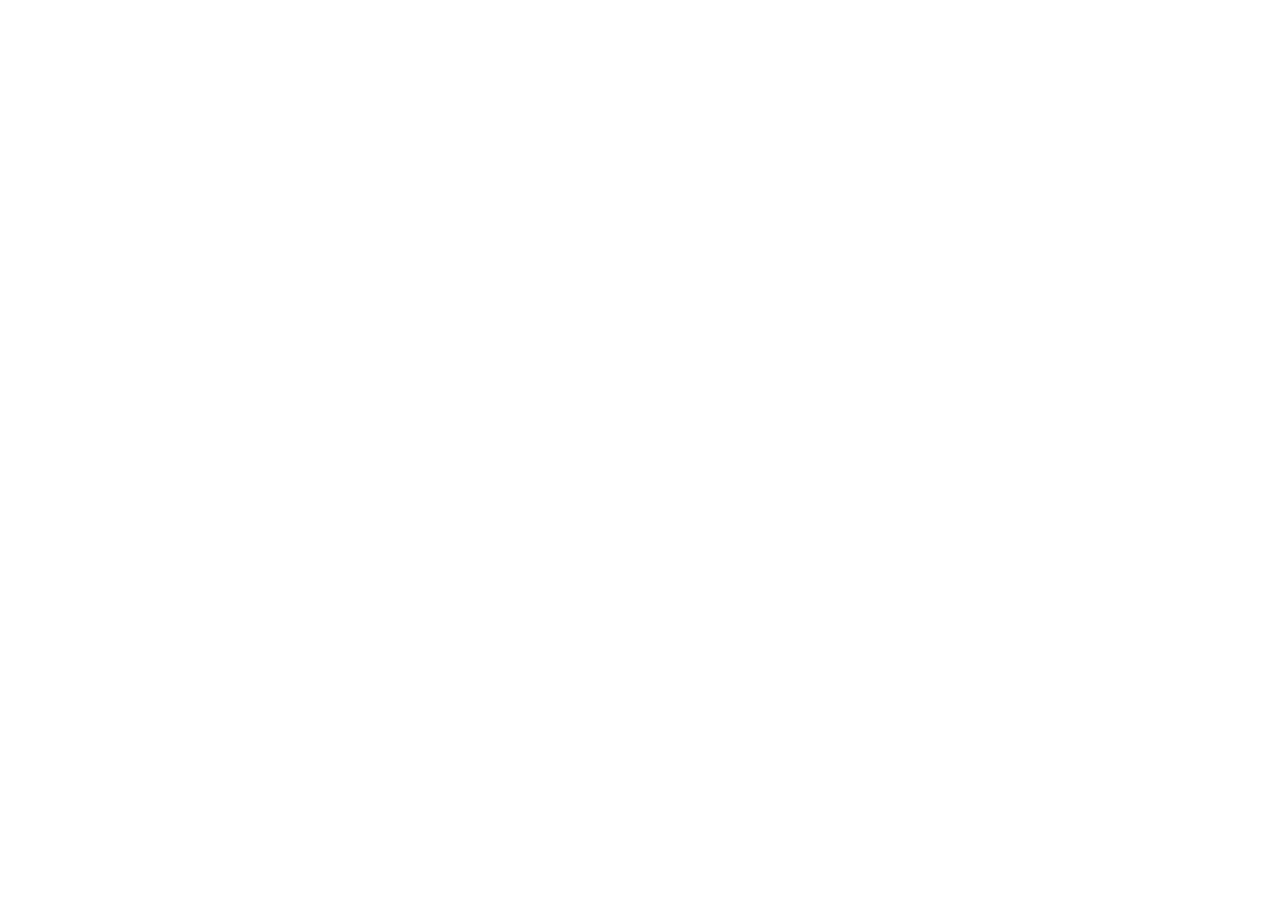
==== index.html @ 42497627 "first commit" ====
<!DOCTYPE html>
<html lang="vi">
  <head>
    <meta charset="UTF-8" />
    <meta name="viewport" content="width=device-width, initial-scale=1.0" />
    <title>Document</title>
  </head>
  <body></body>
</html>
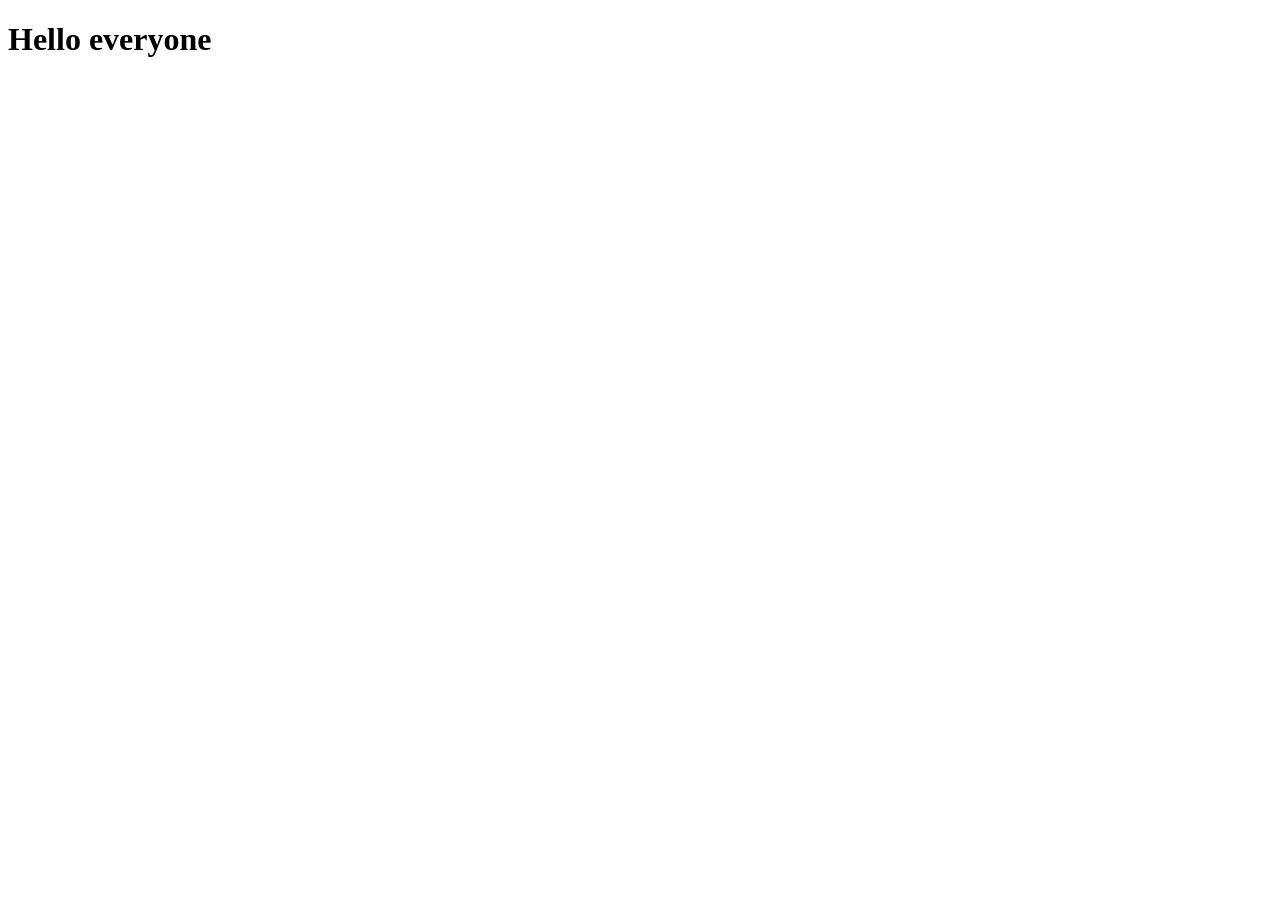
==== commit 428d8b04: "Add files via upload" ====
--- a/index.html
+++ b/index.html
@@ -1,9 +1,11 @@
-<!DOCTYPE html>
-<html lang="vi">
-  <head>
-    <meta charset="UTF-8" />
-    <meta name="viewport" content="width=device-width, initial-scale=1.0" />
-    <title>Document</title>
-  </head>
-  <body></body>
-</html>
+<!DOCTYPE html>
+<html lang="vi">
+  <head>
+    <meta charset="UTF-8" />
+    <meta name="viewport" content="width=device-width, initial-scale=1.0" />
+    <title>Document</title>
+  </head>
+  <body>
+    <h1>Hello everyone</h1>
+  </body>
+</html>
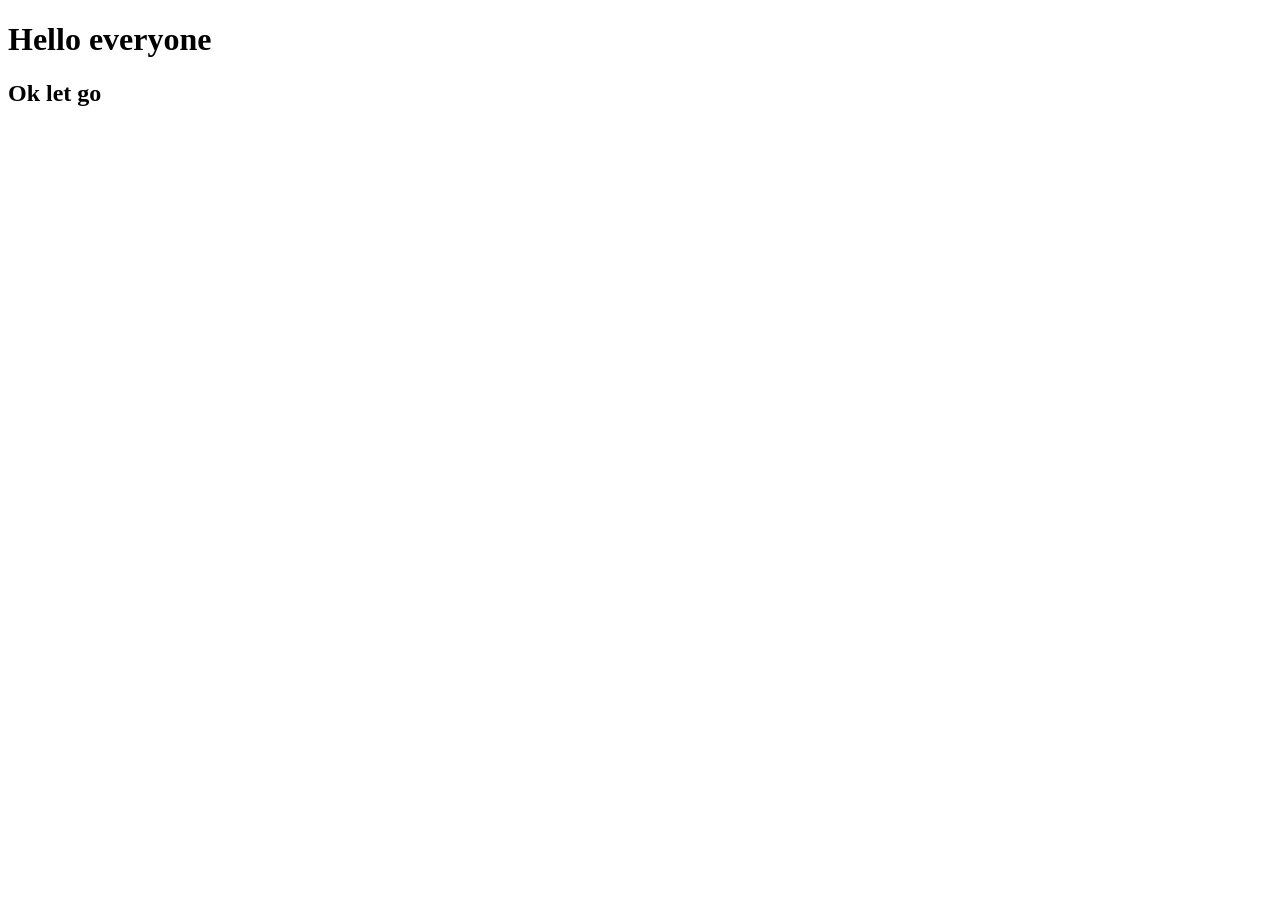
==== commit 68d495de: "Add files via upload" ====
--- a/index.html
+++ b/index.html
@@ -7,5 +7,6 @@
   </head>
   <body>
     <h1>Hello everyone</h1>
+    <h2>Ok let go</h2>
   </body>
 </html>
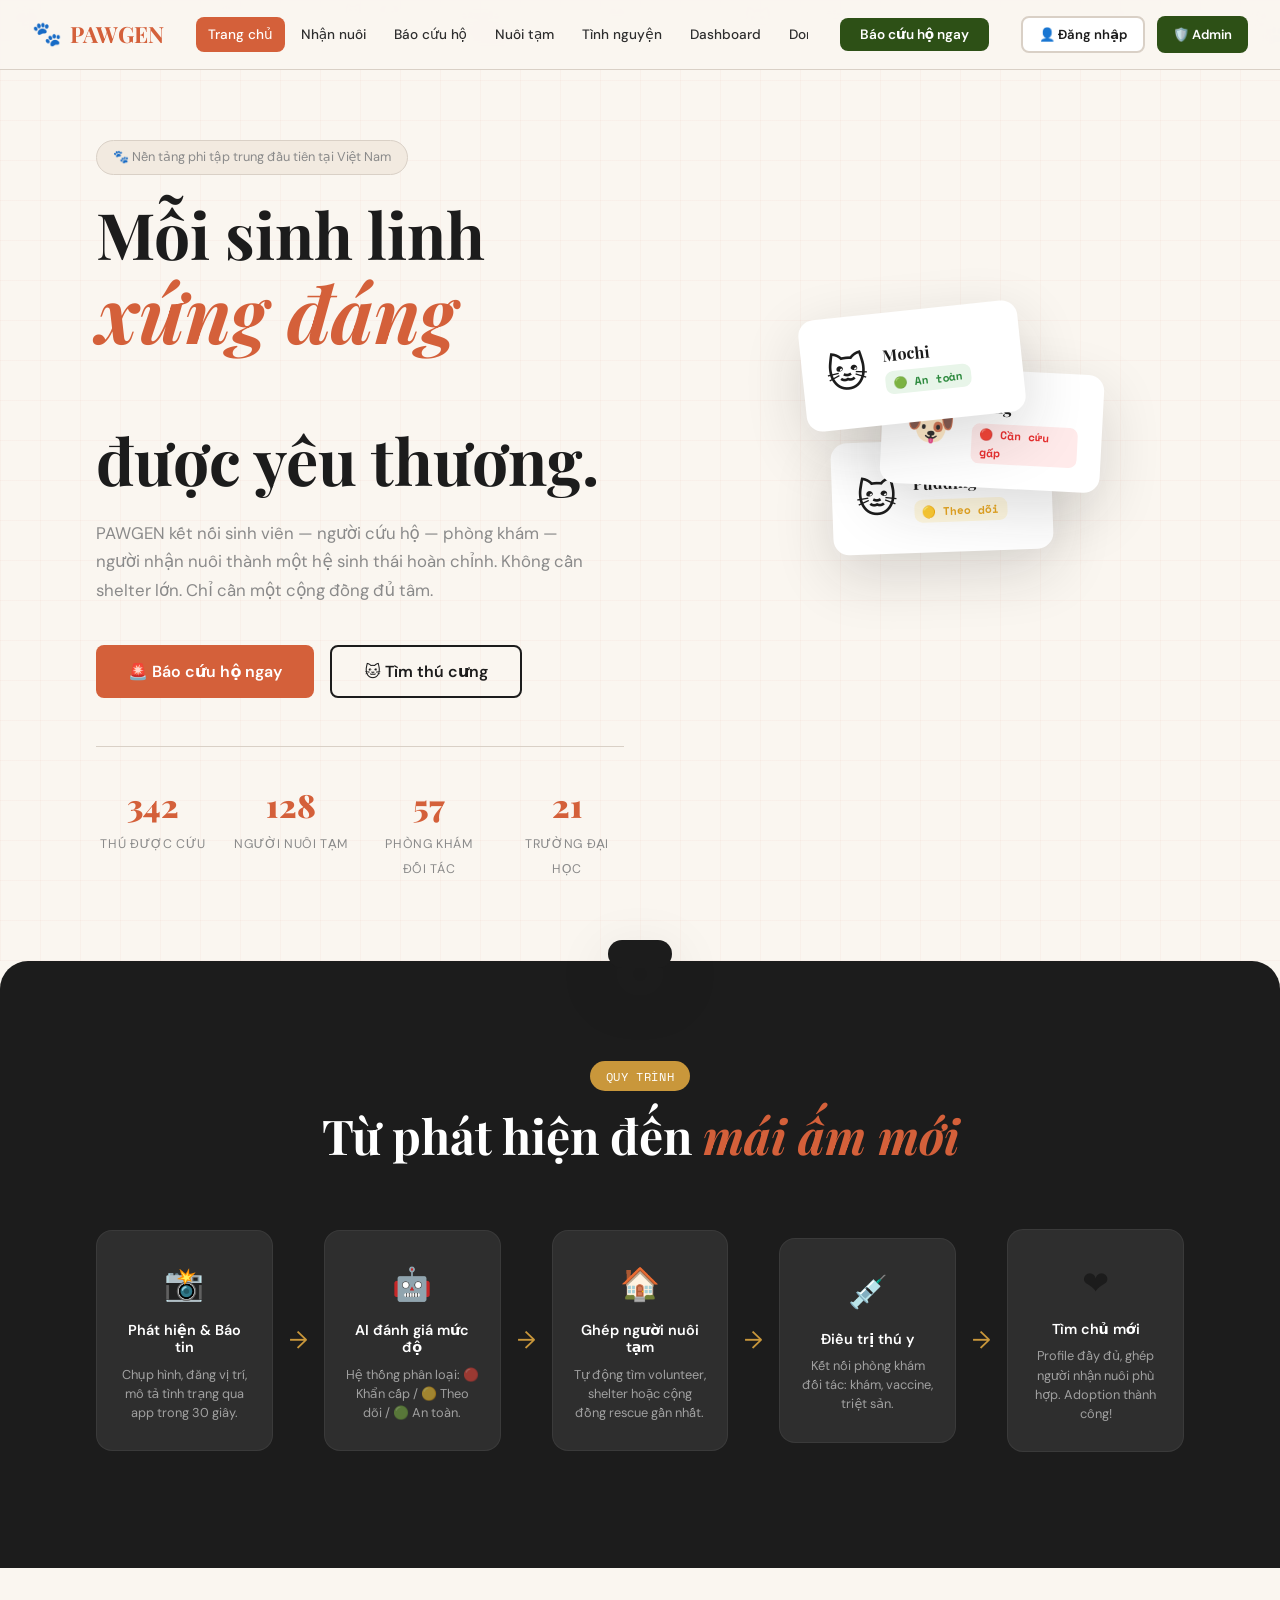
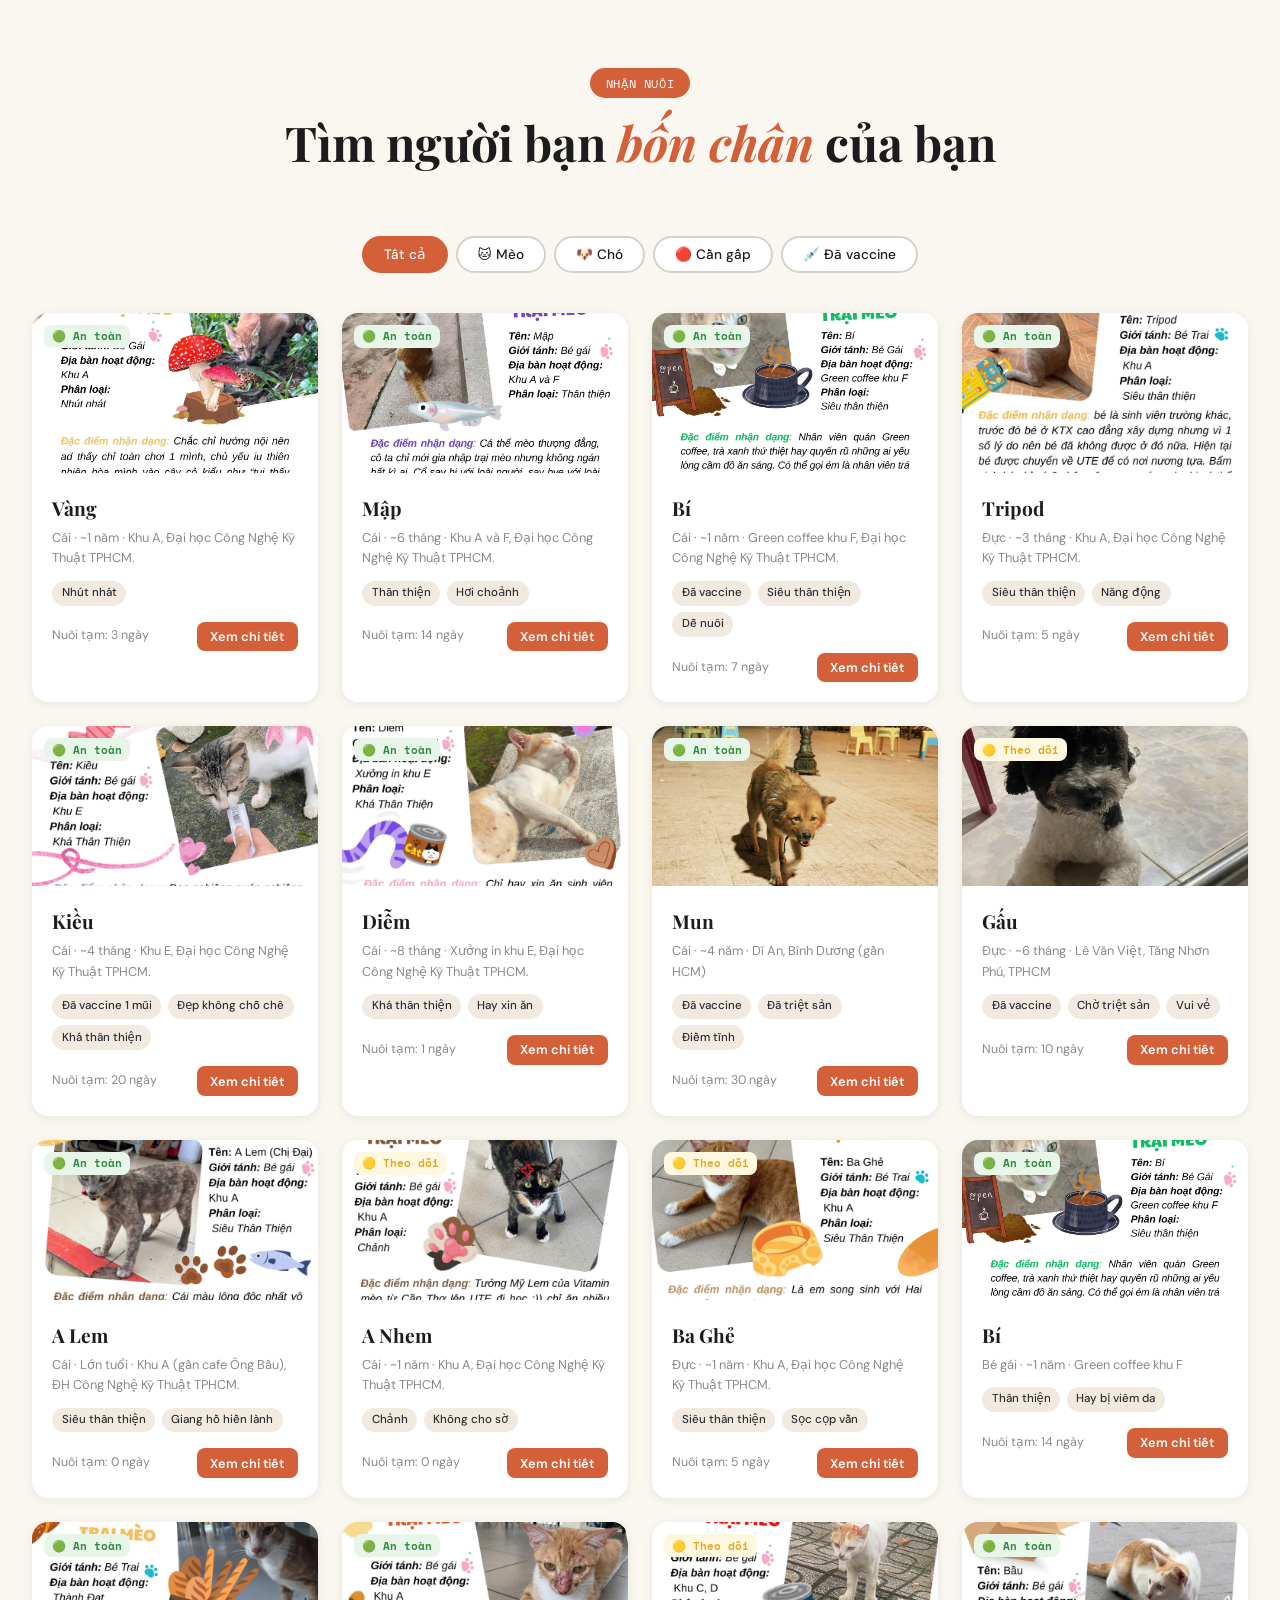
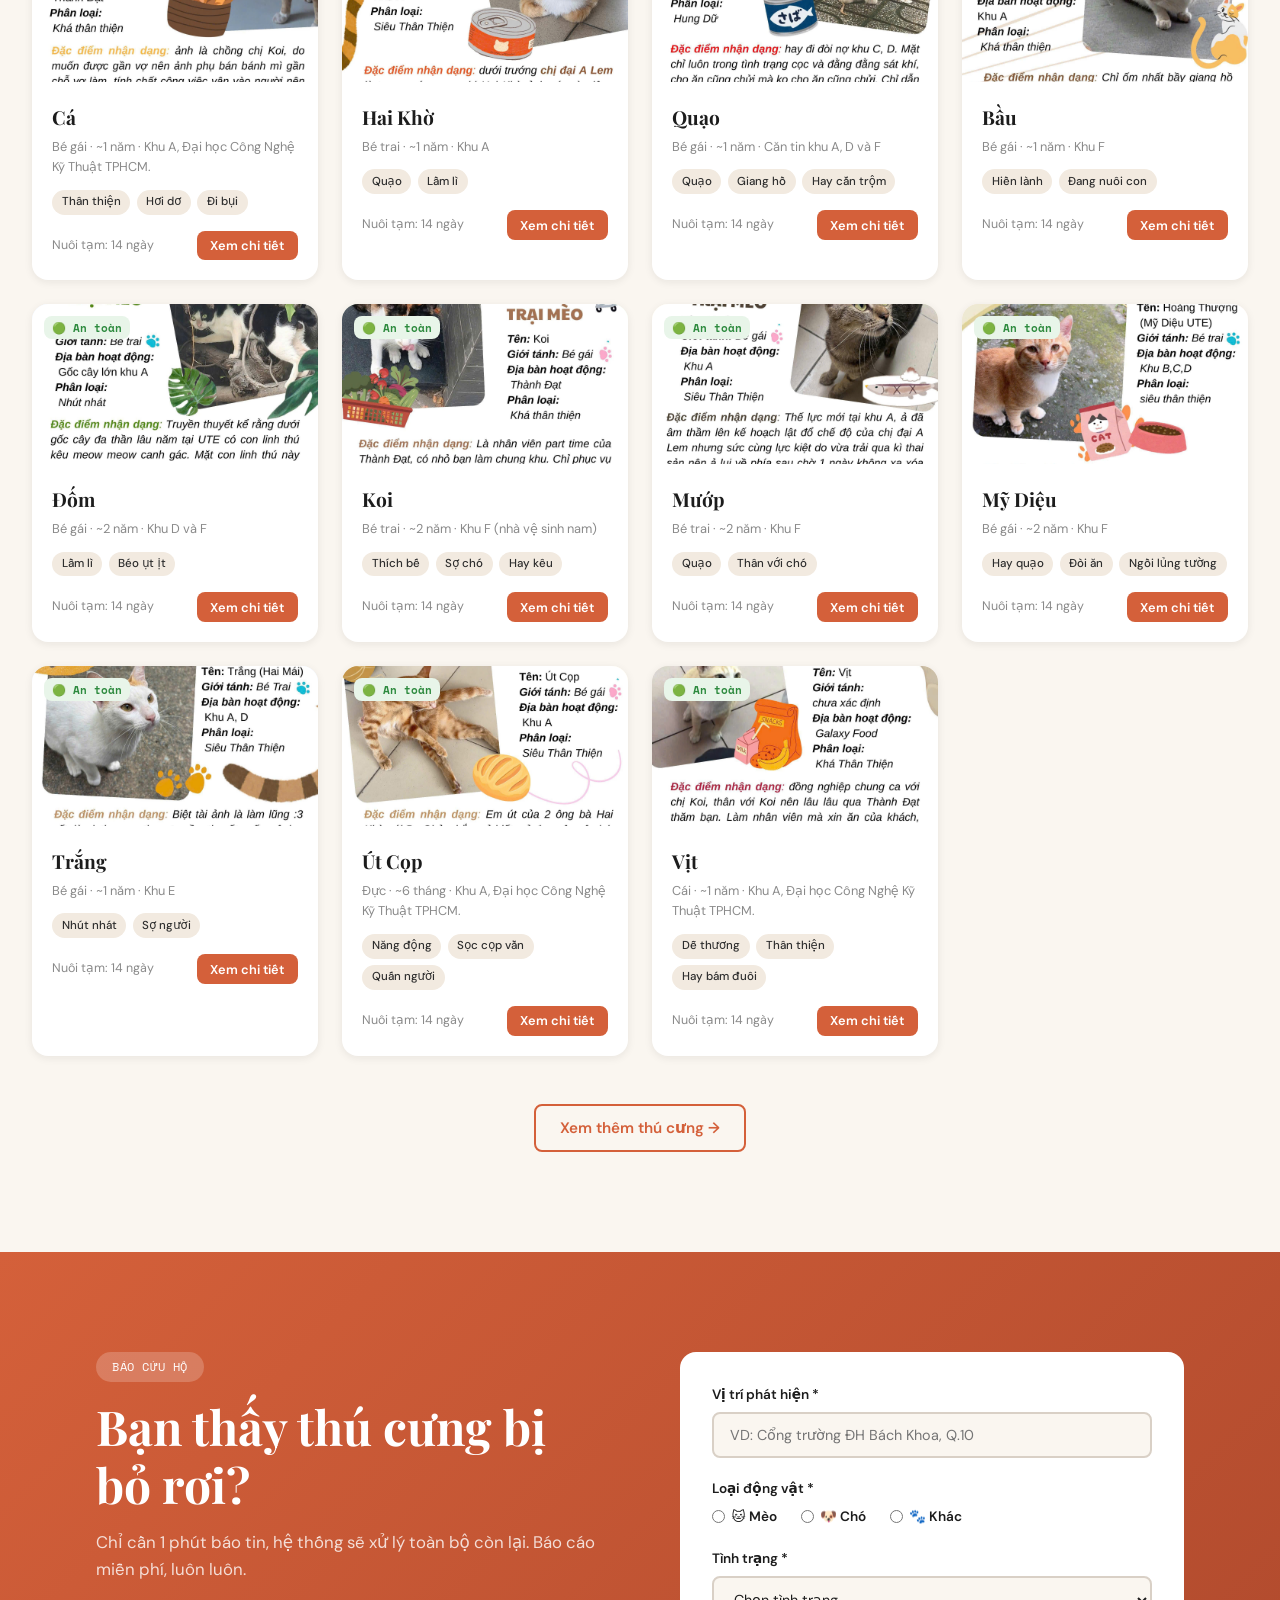
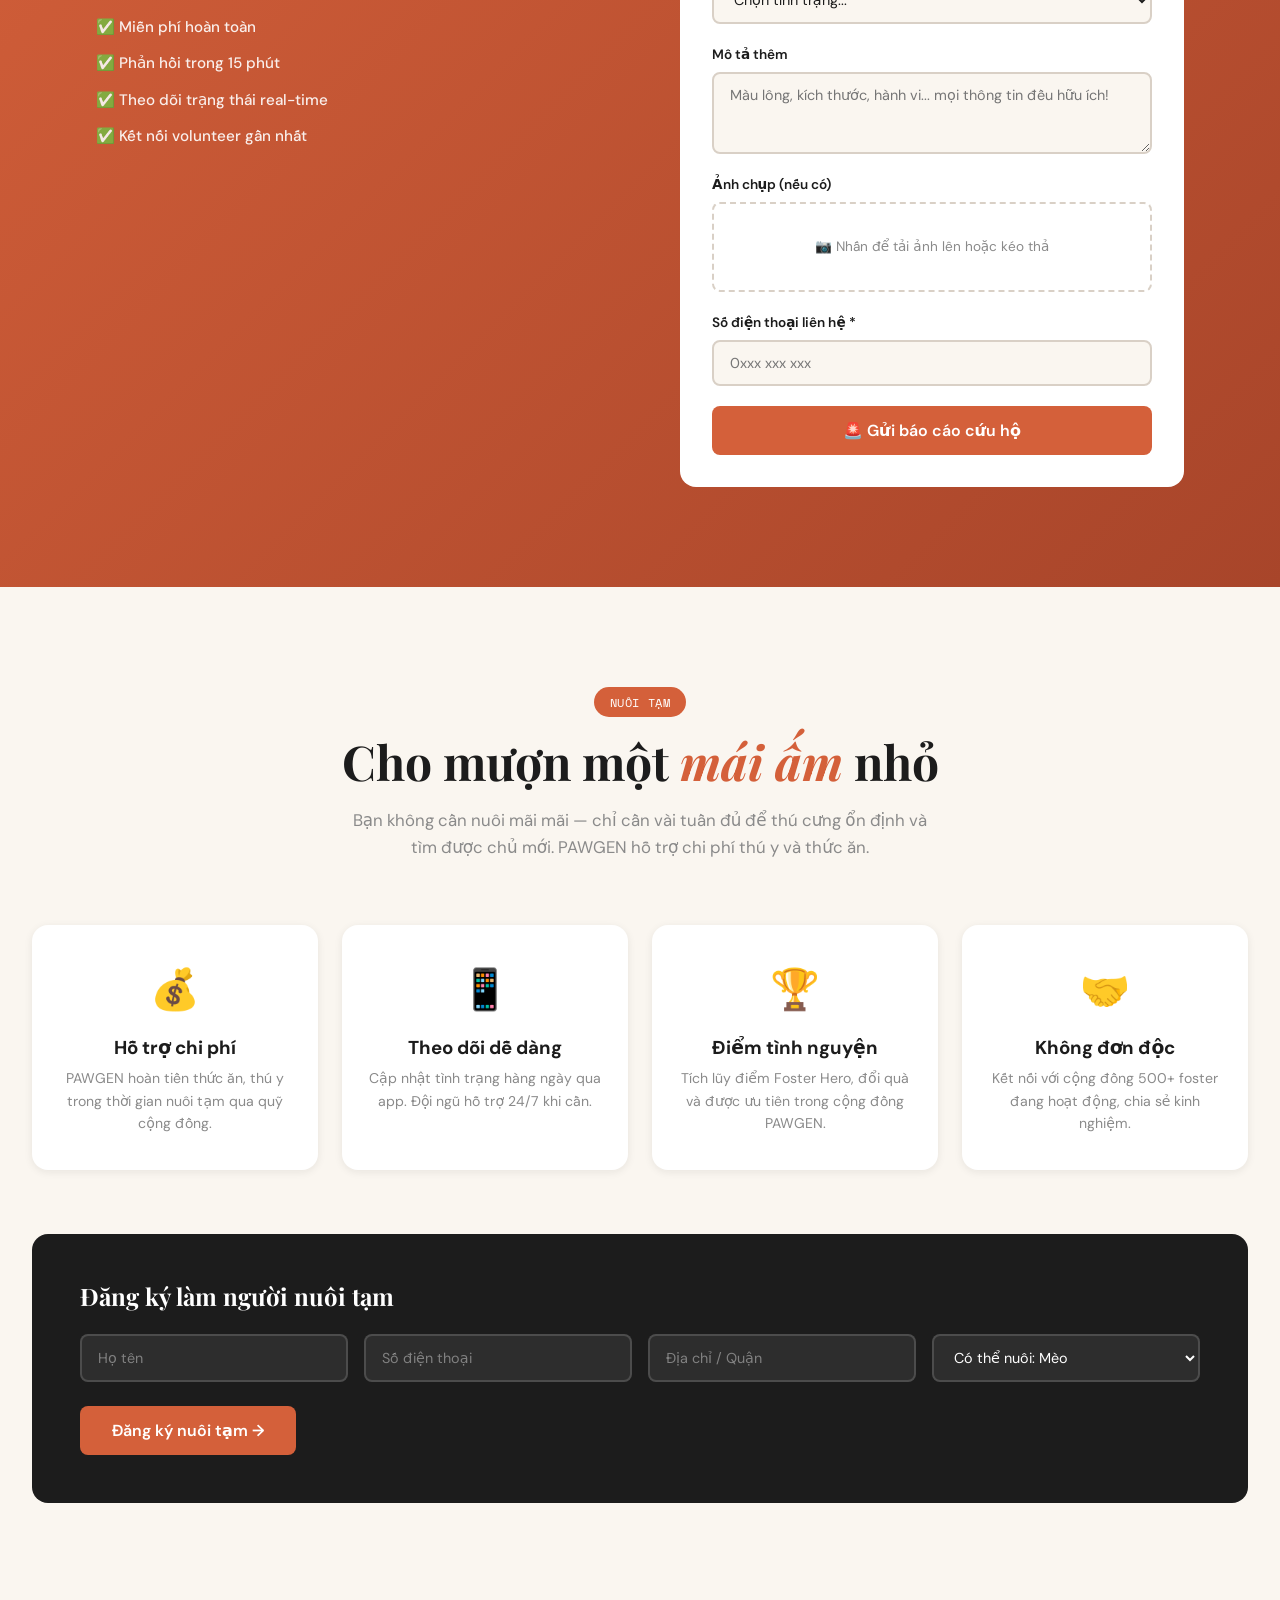
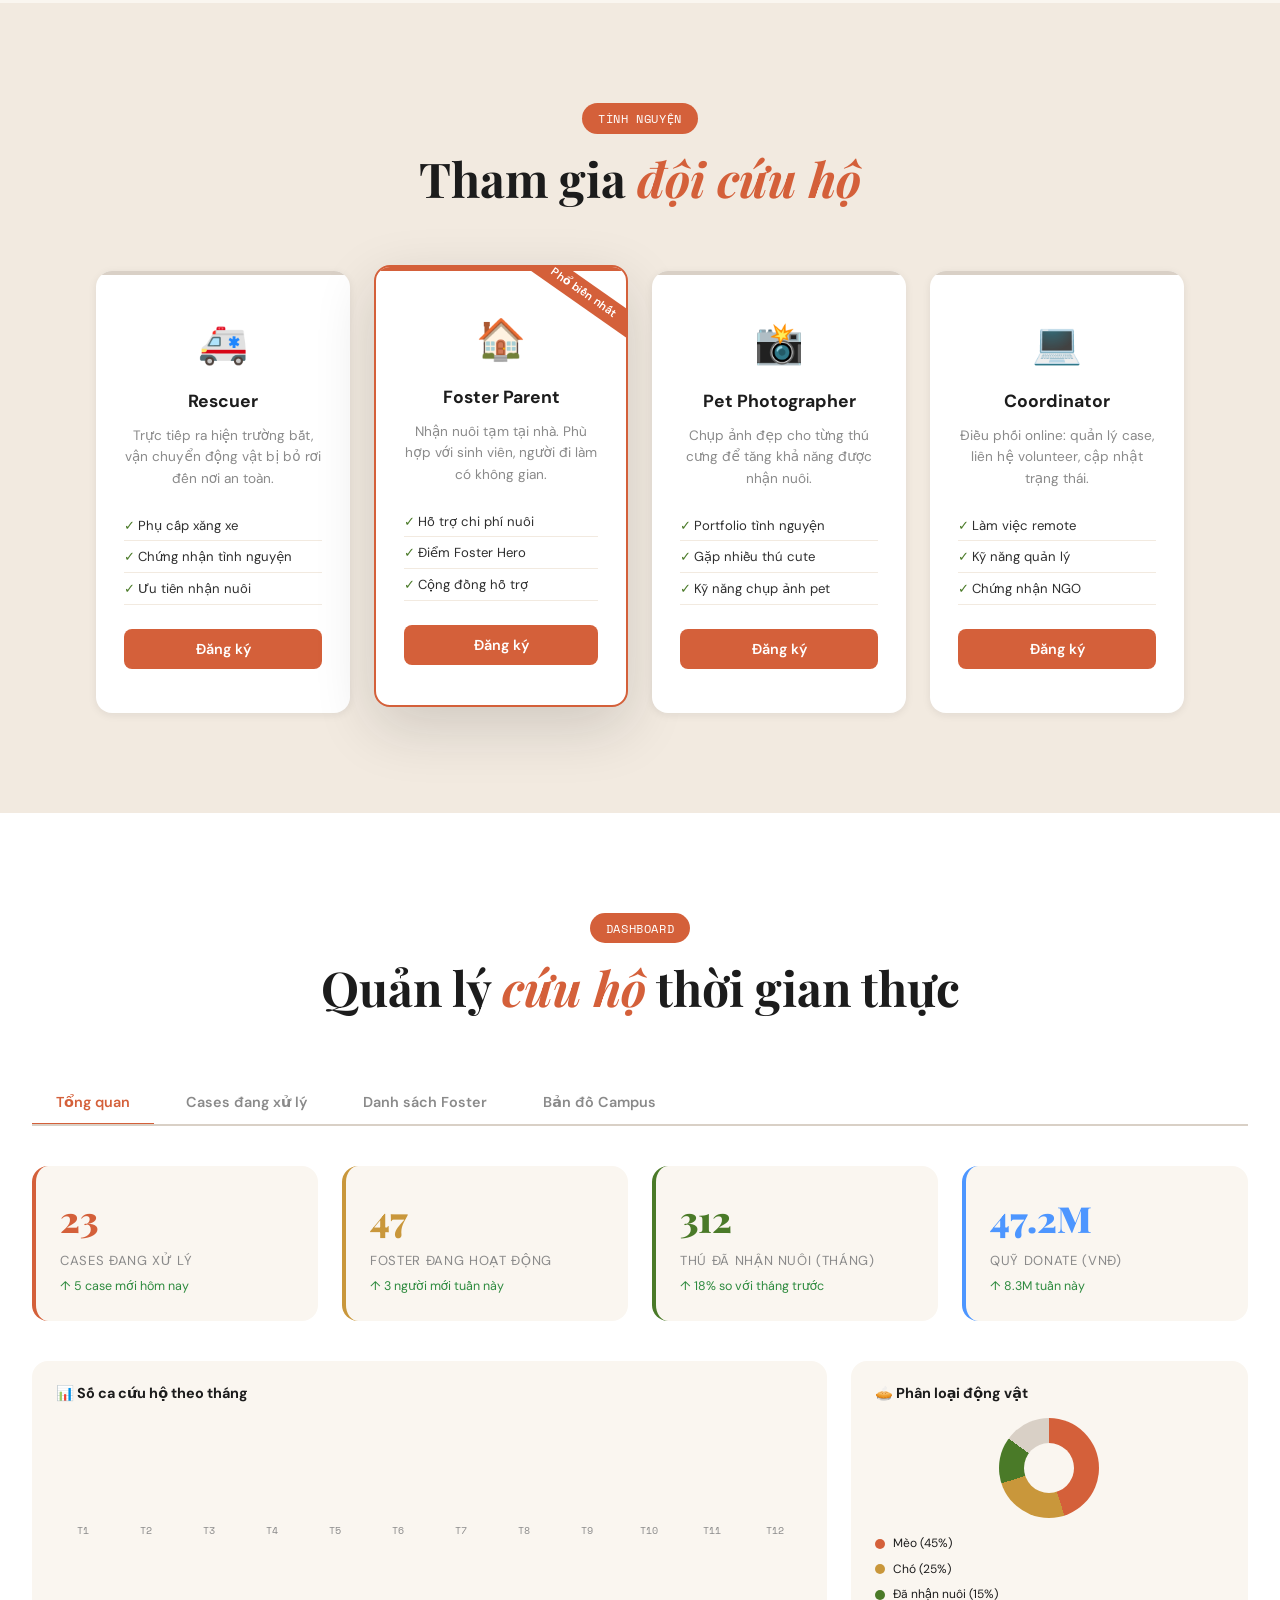
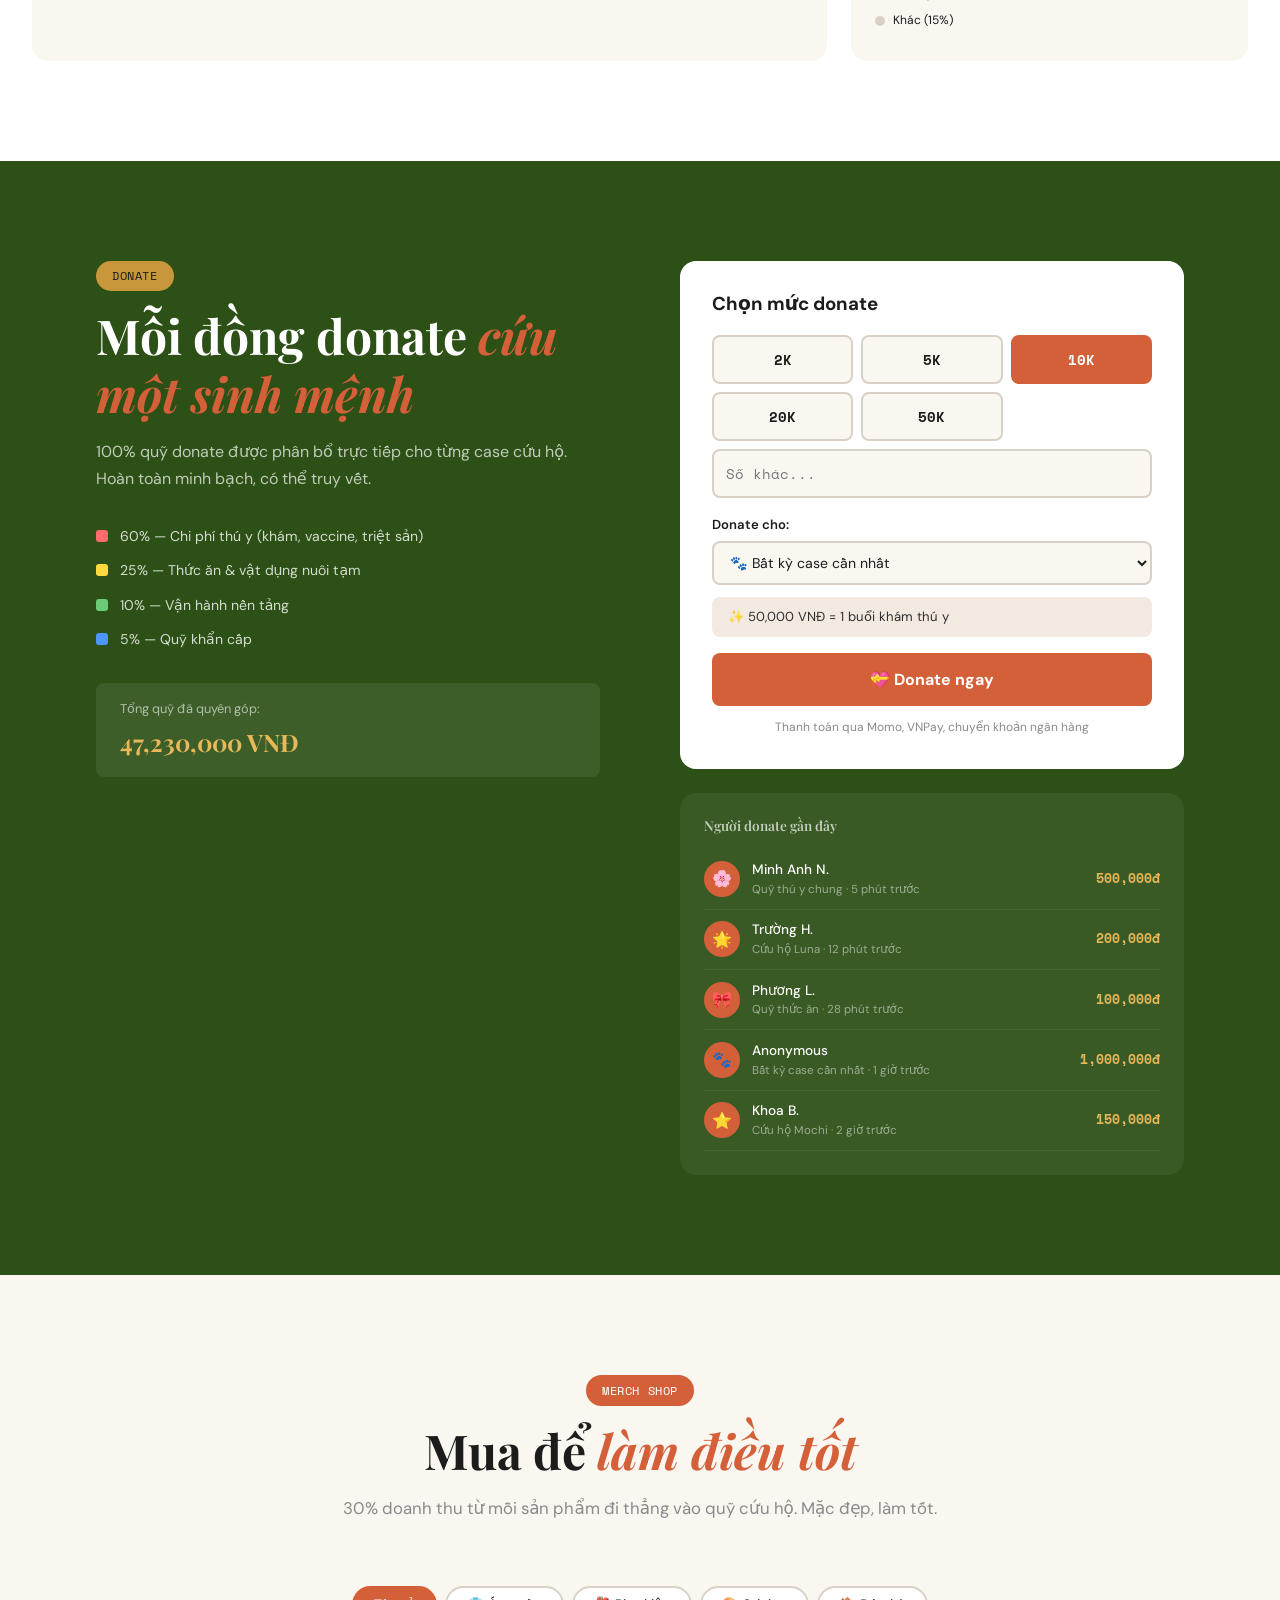
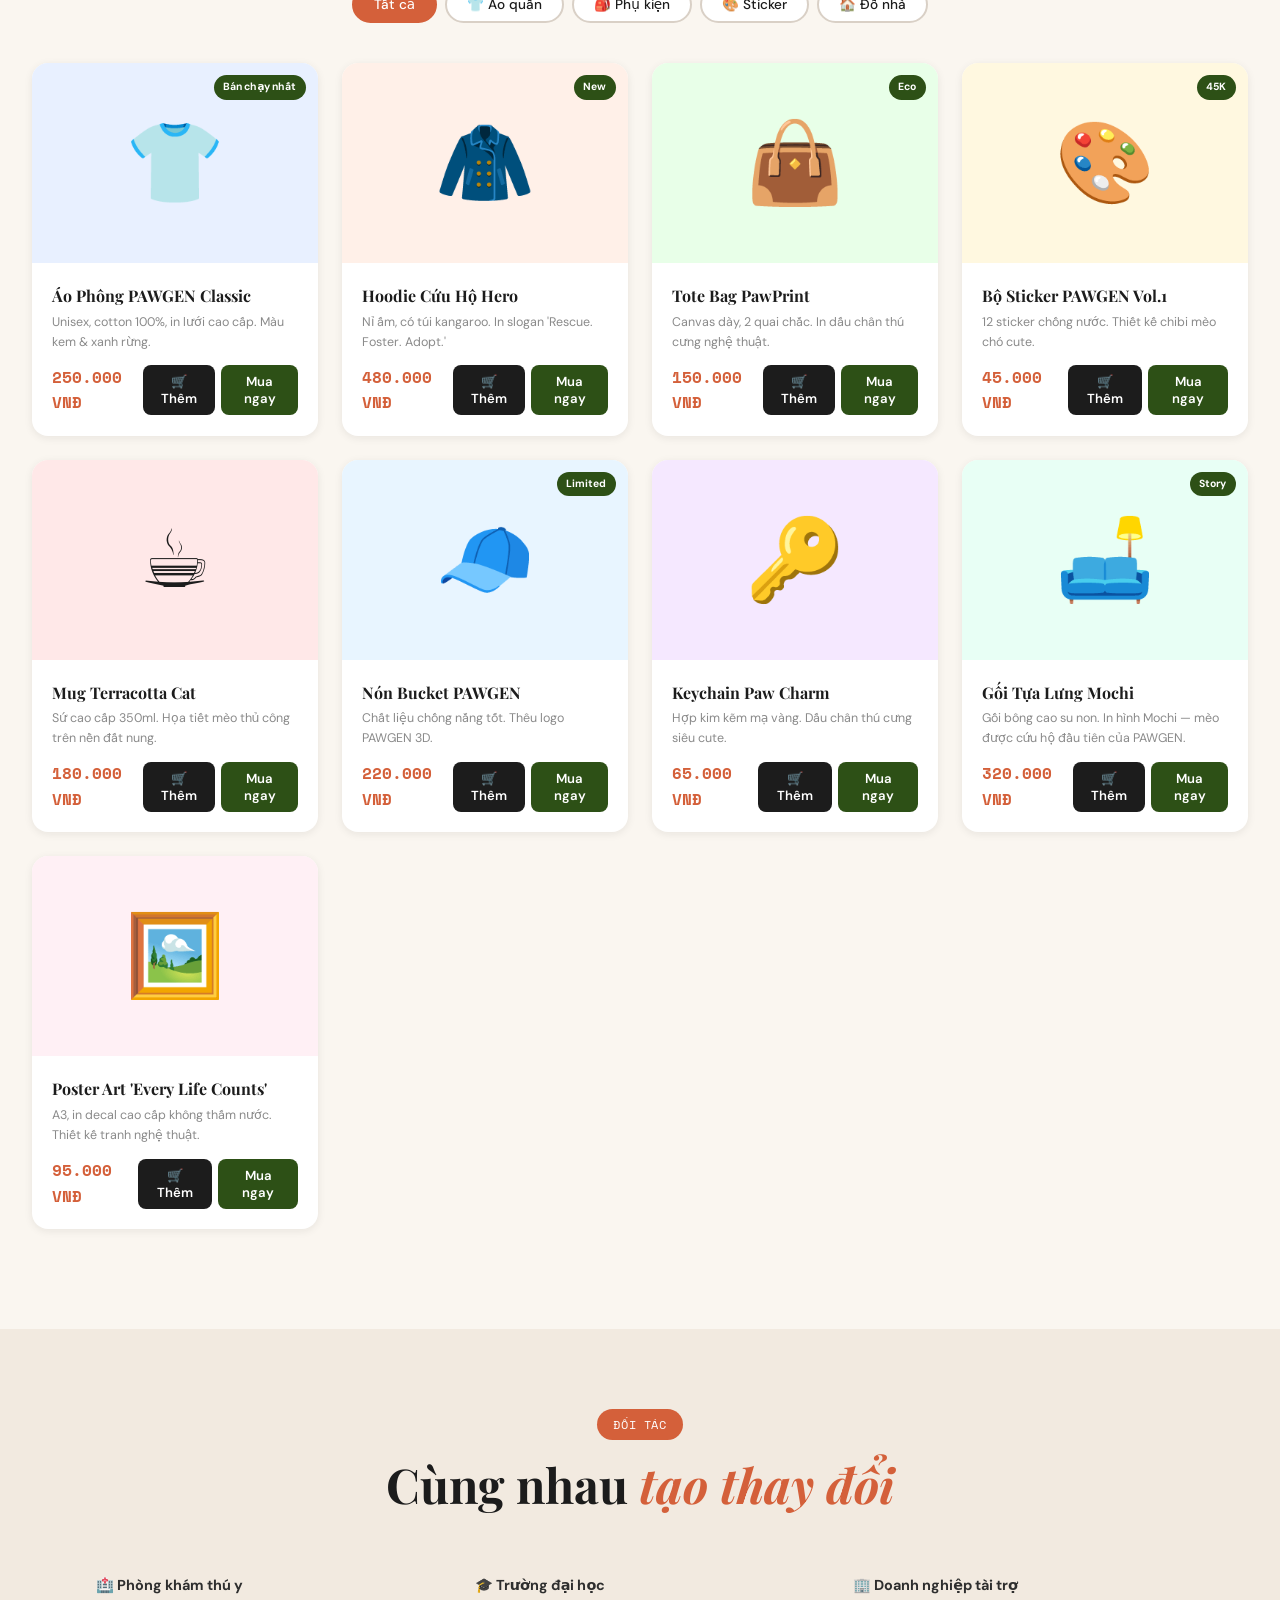
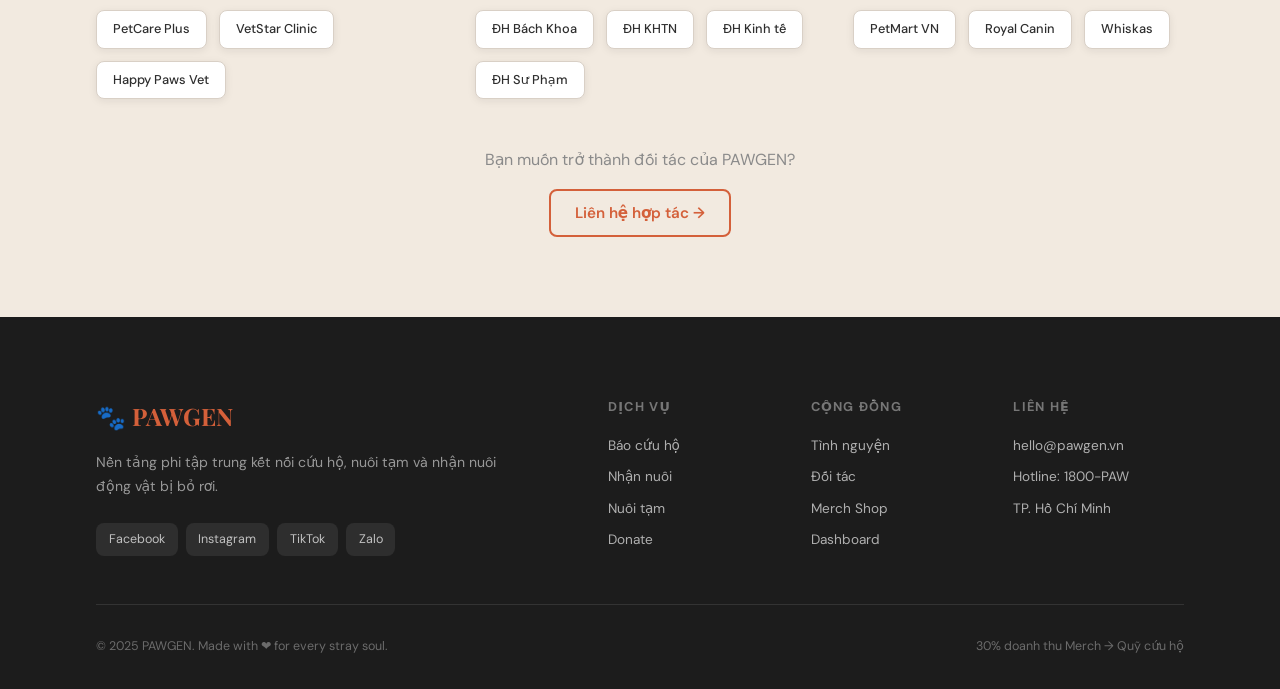
==== commit 3e7df8ab: "Add files via upload" ====
--- a/index.html
+++ b/index.html
@@ -1,12 +1,580 @@
-<!DOCTYPE html>
-<html lang="vi">
-  <head>
-    <meta charset="UTF-8" />
-    <meta name="viewport" content="width=device-width, initial-scale=1.0" />
-    <title>Document</title>
-  </head>
-  <body>
-    <h1>Hello everyone</h1>
-    <h2>Ok let go</h2>
-  </body>
-</html>
+<!DOCTYPE html>
+<html lang="vi">
+<head>
+  <meta charset="UTF-8" />
+  <meta name="viewport" content="width=device-width, initial-scale=1.0"/>
+  <title>PAWGEN — Kết nối trái tim, cứu sống sinh linh</title>
+  <link rel="stylesheet" href="style.css" />
+  <link rel="preconnect" href="https://fonts.googleapis.com">
+  <link rel="preconnect" href="https://fonts.gstatic.com" crossorigin>
+  <link href="https://fonts.googleapis.com/css2?family=Playfair+Display:ital,wght@0,400;0,700;0,900;1,400&family=DM+Sans:wght@300;400;500;600&family=Space+Mono:wght@400;700&display=swap" rel="stylesheet">
+</head>
+<body>
+
+  <!-- NAV -->
+  <nav id="navbar">
+    <div class="nav-logo">
+      <span class="paw-icon">🐾</span>
+      <span class="logo-text">PAWGEN</span>
+    </div>
+    <div class="nav-links">
+      <a href="#hero" class="nav-link active" data-section="hero">Trang chủ</a>
+      <a href="#adopt" class="nav-link" data-section="adopt">Nhận nuôi</a>
+      <a href="#rescue" class="nav-link" data-section="rescue">Báo cứu hộ</a>
+      <a href="#foster" class="nav-link" data-section="foster">Nuôi tạm</a>
+      <a href="#volunteer" class="nav-link" data-section="volunteer">Tình nguyện</a>
+      <a href="#dashboard" class="nav-link" data-section="dashboard">Dashboard</a>
+      <a href="#donate" class="nav-link" data-section="donate">Donate</a>
+      <a href="#merch" class="nav-link" data-section="merch">Merch</a>
+    </div>
+    <button class="nav-cta" onclick="scrollToSection('rescue')">Báo cứu hộ ngay</button>
+    <div id="navAuth"></div>
+    <button class="hamburger" id="hamburger" aria-label="Menu">☰</button>
+  </nav>
+
+  <!-- MOBILE MENU -->
+  <div class="mobile-menu" id="mobileMenu">
+    <button class="mobile-close" id="mobileClose">✕</button>
+    <a href="#hero" class="mobile-link" onclick="closeMobileMenu()">Trang chủ</a>
+    <a href="#adopt" class="mobile-link" onclick="closeMobileMenu()">Nhận nuôi</a>
+    <a href="#rescue" class="mobile-link" onclick="closeMobileMenu()">Báo cứu hộ</a>
+    <a href="#foster" class="mobile-link" onclick="closeMobileMenu()">Nuôi tạm</a>
+    <a href="#volunteer" class="mobile-link" onclick="closeMobileMenu()">Tình nguyện</a>
+    <a href="#dashboard" class="mobile-link" onclick="closeMobileMenu()">Dashboard</a>
+    <a href="#donate" class="mobile-link" onclick="closeMobileMenu()">Donate</a>
+    <a href="#merch" class="mobile-link" onclick="closeMobileMenu()">Merch</a>
+  </div>
+
+  <!-- ===== HERO ===== -->
+  <section id="hero" class="section hero-section">
+    <div class="hero-bg-grid"></div>
+    <div class="floating-paws" id="floatingPaws"></div>
+    <div class="hero-content">
+      <div class="hero-badge">🐾 Nền tảng phi tập trung đầu tiên tại Việt Nam</div>
+      <h1 class="hero-title">
+        Mỗi sinh linh<br/>
+        <em>xứng đáng</em><br/>
+        được yêu thương.
+      </h1>
+      <p class="hero-sub">PAWGEN kết nối sinh viên — người cứu hộ — phòng khám — người nhận nuôi thành một hệ sinh thái hoàn chỉnh. Không cần shelter lớn. Chỉ cần một cộng đồng đủ tâm.</p>
+      <div class="hero-actions">
+        <button class="btn-primary" onclick="scrollToSection('rescue')">🚨 Báo cứu hộ ngay</button>
+        <button class="btn-secondary" onclick="scrollToSection('adopt')">🐱 Tìm thú cưng</button>
+      </div>
+      <div class="hero-stats">
+        <div class="stat-item">
+          <span class="stat-num" data-target="342">0</span>
+          <span class="stat-label">Thú được cứu</span>
+        </div>
+        <div class="stat-item">
+          <span class="stat-num" data-target="128">0</span>
+          <span class="stat-label">Người nuôi tạm</span>
+        </div>
+        <div class="stat-item">
+          <span class="stat-num" data-target="57">0</span>
+          <span class="stat-label">Phòng khám đối tác</span>
+        </div>
+        <div class="stat-item">
+          <span class="stat-num" data-target="21">0</span>
+          <span class="stat-label">Trường đại học</span>
+        </div>
+      </div>
+    </div>
+    <div class="hero-visual">
+      <div class="hero-card-stack">
+        <div class="pet-card hero-card-1">
+          <div class="pet-card-img">🐱</div>
+          <div class="pet-card-info">
+            <strong>Mochi</strong>
+            <span class="tag tag-safe">🟢 An toàn</span>
+          </div>
+        </div>
+        <div class="pet-card hero-card-2">
+          <div class="pet-card-img">🐶</div>
+          <div class="pet-card-info">
+            <strong>Bông</strong>
+            <span class="tag tag-urgent">🔴 Cần cứu gấp</span>
+          </div>
+        </div>
+        <div class="pet-card hero-card-3">
+          <div class="pet-card-img">🐱</div>
+          <div class="pet-card-info">
+            <strong>Pudding</strong>
+            <span class="tag tag-watch">🟡 Theo dõi</span>
+          </div>
+        </div>
+      </div>
+    </div>
+  </section>
+
+  <!-- ===== HOW IT WORKS ===== -->
+  <section id="how" class="section how-section">
+    <div class="section-header">
+      <div class="section-badge">Quy trình</div>
+      <h2 class="section-title">Từ phát hiện đến <em>mái ấm mới</em></h2>
+    </div>
+    <div class="flow-steps">
+      <div class="flow-step" data-step="1">
+        <div class="step-icon">📸</div>
+        <div class="step-body">
+          <h3>Phát hiện & Báo tin</h3>
+          <p>Chụp hình, đăng vị trí, mô tả tình trạng qua app trong 30 giây.</p>
+        </div>
+      </div>
+      <div class="flow-arrow">→</div>
+      <div class="flow-step" data-step="2">
+        <div class="step-icon">🤖</div>
+        <div class="step-body">
+          <h3>AI đánh giá mức độ</h3>
+          <p>Hệ thống phân loại: 🔴 Khẩn cấp / 🟡 Theo dõi / 🟢 An toàn.</p>
+        </div>
+      </div>
+      <div class="flow-arrow">→</div>
+      <div class="flow-step" data-step="3">
+        <div class="step-icon">🏠</div>
+        <div class="step-body">
+          <h3>Ghép người nuôi tạm</h3>
+          <p>Tự động tìm volunteer, shelter hoặc cộng đồng rescue gần nhất.</p>
+        </div>
+      </div>
+      <div class="flow-arrow">→</div>
+      <div class="flow-step" data-step="4">
+        <div class="step-icon">💉</div>
+        <div class="step-body">
+          <h3>Điều trị thú y</h3>
+          <p>Kết nối phòng khám đối tác: khám, vaccine, triệt sản.</p>
+        </div>
+      </div>
+      <div class="flow-arrow">→</div>
+      <div class="flow-step" data-step="5">
+        <div class="step-icon">❤️</div>
+        <div class="step-body">
+          <h3>Tìm chủ mới</h3>
+          <p>Profile đầy đủ, ghép người nhận nuôi phù hợp. Adoption thành công!</p>
+        </div>
+      </div>
+    </div>
+  </section>
+
+  <!-- ===== ADOPT ===== -->
+  <section id="adopt" class="section adopt-section">
+    <div class="section-header">
+      <div class="section-badge">Nhận nuôi</div>
+      <h2 class="section-title">Tìm người bạn <em>bốn chân</em> của bạn</h2>
+    </div>
+    <div class="filter-bar">
+      <button class="filter-btn active" data-filter="all">Tất cả</button>
+      <button class="filter-btn" data-filter="cat">🐱 Mèo</button>
+      <button class="filter-btn" data-filter="dog">🐶 Chó</button>
+      <button class="filter-btn" data-filter="urgent">🔴 Cần gấp</button>
+      <button class="filter-btn" data-filter="vaccinated">💉 Đã vaccine</button>
+    </div>
+    <div class="pets-grid" id="petsGrid">
+      <!-- Injected by JS -->
+    </div>
+    <div class="section-cta">
+      <button class="btn-outline" onclick="showMorePets()">Xem thêm thú cưng →</button>
+    </div>
+  </section>
+
+  <!-- ===== RESCUE REPORT ===== -->
+  <section id="rescue" class="section rescue-section">
+    <div class="rescue-inner">
+      <div class="rescue-left">
+        <div class="section-badge">Báo cứu hộ</div>
+        <h2 class="section-title">Bạn thấy thú cưng bị bỏ rơi?</h2>
+        <p class="rescue-desc">Chỉ cần 1 phút báo tin, hệ thống sẽ xử lý toàn bộ còn lại. Báo cáo miễn phí, luôn luôn.</p>
+        <div class="rescue-features">
+          <div class="rescue-feat">✅ Miễn phí hoàn toàn</div>
+          <div class="rescue-feat">✅ Phản hồi trong 15 phút</div>
+          <div class="rescue-feat">✅ Theo dõi trạng thái real-time</div>
+          <div class="rescue-feat">✅ Kết nối volunteer gần nhất</div>
+        </div>
+      </div>
+      <div class="rescue-right">
+        <form class="rescue-form" id="rescueForm">
+          <div class="form-group">
+            <label>Vị trí phát hiện *</label>
+            <input type="text" id="rescueLocation" placeholder="VD: Cổng trường ĐH Bách Khoa, Q.10" required />
+          </div>
+          <div class="form-group">
+            <label>Loại động vật *</label>
+            <div class="radio-group">
+              <label class="radio-label"><input type="radio" name="rescueType" value="cat" /> 🐱 Mèo</label>
+              <label class="radio-label"><input type="radio" name="rescueType" value="dog" /> 🐶 Chó</label>
+              <label class="radio-label"><input type="radio" name="rescueType" value="other" /> 🐾 Khác</label>
+            </div>
+          </div>
+          <div class="form-group">
+            <label>Tình trạng *</label>
+            <select id="rescueCondition" required>
+              <option value="">Chọn tình trạng...</option>
+              <option value="urgent">🔴 Bị thương nặng, cần cứu ngay</option>
+              <option value="watch">🟡 Có vẻ ốm, cần theo dõi</option>
+              <option value="safe">🟢 Khỏe mạnh nhưng bị bỏ rơi</option>
+              <option value="unknown">⚪ Không chắc chắn</option>
+            </select>
+          </div>
+          <div class="form-group">
+            <label>Mô tả thêm</label>
+            <textarea id="rescueDesc" placeholder="Màu lông, kích thước, hành vi... mọi thông tin đều hữu ích!" rows="3"></textarea>
+          </div>
+          <div class="form-group">
+            <label>Ảnh chụp (nếu có)</label>
+            <div class="upload-zone" id="uploadZone">
+              <span>📷 Nhấn để tải ảnh lên hoặc kéo thả</span>
+              <input type="file" accept="image/*" style="display:none" id="fileInput"/>
+            </div>
+          </div>
+          <div class="form-group">
+            <label>Số điện thoại liên hệ *</label>
+            <input type="tel" id="rescuePhone" placeholder="0xxx xxx xxx" required />
+          </div>
+          <button type="submit" class="btn-primary w-full">🚨 Gửi báo cáo cứu hộ</button>
+        </form>
+      </div>
+    </div>
+  </section>
+
+  <!-- ===== FOSTER ===== -->
+  <section id="foster" class="section foster-section">
+    <div class="section-header">
+      <div class="section-badge">Nuôi tạm</div>
+      <h2 class="section-title">Cho mượn một <em>mái ấm</em> nhỏ</h2>
+      <p class="section-sub">Bạn không cần nuôi mãi mãi — chỉ cần vài tuần đủ để thú cưng ổn định và tìm được chủ mới. PAWGEN hỗ trợ chi phí thú y và thức ăn.</p>
+    </div>
+    <div class="foster-grid">
+      <div class="foster-card">
+        <div class="foster-icon">💰</div>
+        <h3>Hỗ trợ chi phí</h3>
+        <p>PAWGEN hoàn tiền thức ăn, thú y trong thời gian nuôi tạm qua quỹ cộng đồng.</p>
+      </div>
+      <div class="foster-card">
+        <div class="foster-icon">📱</div>
+        <h3>Theo dõi dễ dàng</h3>
+        <p>Cập nhật tình trạng hàng ngày qua app. Đội ngũ hỗ trợ 24/7 khi cần.</p>
+      </div>
+      <div class="foster-card">
+        <div class="foster-icon">🏆</div>
+        <h3>Điểm tình nguyện</h3>
+        <p>Tích lũy điểm Foster Hero, đổi quà và được ưu tiên trong cộng đồng PAWGEN.</p>
+      </div>
+      <div class="foster-card">
+        <div class="foster-icon">🤝</div>
+        <h3>Không đơn độc</h3>
+        <p>Kết nối với cộng đồng 500+ foster đang hoạt động, chia sẻ kinh nghiệm.</p>
+      </div>
+    </div>
+    <div class="foster-cta">
+      <form class="foster-signup" id="fosterForm">
+        <h3>Đăng ký làm người nuôi tạm</h3>
+        <div class="foster-form-row">
+          <input type="text" id="fosterName" placeholder="Họ tên" required />
+          <input type="tel" id="fosterPhone" placeholder="Số điện thoại" required />
+          <input type="text" id="fosterArea" placeholder="Địa chỉ / Quận" required />
+          <select id="fosterType">
+            <option>Có thể nuôi: Mèo</option>
+            <option>Có thể nuôi: Chó</option>
+            <option>Có thể nuôi: Cả hai</option>
+          </select>
+        </div>
+        <button type="submit" class="btn-primary">Đăng ký nuôi tạm →</button>
+      </form>
+    </div>
+  </section>
+
+  <!-- ===== VOLUNTEER ===== -->
+  <section id="volunteer" class="section volunteer-section">
+    <div class="section-header">
+      <div class="section-badge">Tình nguyện</div>
+      <h2 class="section-title">Tham gia <em>đội cứu hộ</em></h2>
+    </div>
+    <div class="volunteer-roles">
+      <div class="role-card" data-role="rescuer">
+        <div class="role-icon">🚑</div>
+        <h3>Rescuer</h3>
+        <p>Trực tiếp ra hiện trường bắt, vận chuyển động vật bị bỏ rơi đến nơi an toàn.</p>
+        <ul class="role-perks">
+          <li>Phụ cấp xăng xe</li>
+          <li>Chứng nhận tình nguyện</li>
+          <li>Ưu tiên nhận nuôi</li>
+        </ul>
+        <button class="btn-role" onclick="openVolunteerModal('Rescuer')">Đăng ký</button>
+      </div>
+      <div class="role-card featured" data-role="foster">
+        <div class="role-badge-top">Phổ biến nhất</div>
+        <div class="role-icon">🏠</div>
+        <h3>Foster Parent</h3>
+        <p>Nhận nuôi tạm tại nhà. Phù hợp với sinh viên, người đi làm có không gian.</p>
+        <ul class="role-perks">
+          <li>Hỗ trợ chi phí nuôi</li>
+          <li>Điểm Foster Hero</li>
+          <li>Cộng đồng hỗ trợ</li>
+        </ul>
+        <button class="btn-role" onclick="scrollToSection('foster')">Đăng ký</button>
+      </div>
+      <div class="role-card" data-role="photographer">
+        <div class="role-icon">📸</div>
+        <h3>Pet Photographer</h3>
+        <p>Chụp ảnh đẹp cho từng thú cưng để tăng khả năng được nhận nuôi.</p>
+        <ul class="role-perks">
+          <li>Portfolio tình nguyện</li>
+          <li>Gặp nhiều thú cute</li>
+          <li>Kỹ năng chụp ảnh pet</li>
+        </ul>
+        <button class="btn-role" onclick="openVolunteerModal('Photographer')">Đăng ký</button>
+      </div>
+      <div class="role-card" data-role="admin">
+        <div class="role-icon">💻</div>
+        <h3>Coordinator</h3>
+        <p>Điều phối online: quản lý case, liên hệ volunteer, cập nhật trạng thái.</p>
+        <ul class="role-perks">
+          <li>Làm việc remote</li>
+          <li>Kỹ năng quản lý</li>
+          <li>Chứng nhận NGO</li>
+        </ul>
+        <button class="btn-role" onclick="openVolunteerModal('Coordinator')">Đăng ký</button>
+      </div>
+    </div>
+  </section>
+
+  <!-- ===== DASHBOARD ===== -->
+  <section id="dashboard" class="section dashboard-section">
+    <div class="section-header">
+      <div class="section-badge">Dashboard</div>
+      <h2 class="section-title">Quản lý <em>cứu hộ</em> thời gian thực</h2>
+    </div>
+    <div class="dashboard-tabs">
+      <button class="dash-tab active" data-tab="overview">Tổng quan</button>
+      <button class="dash-tab" data-tab="cases">Cases đang xử lý</button>
+      <button class="dash-tab" data-tab="fosters">Danh sách Foster</button>
+      <button class="dash-tab" data-tab="campus">Bản đồ Campus</button>
+    </div>
+    <div class="dashboard-content" id="dashboardContent">
+      <!-- Injected by JS -->
+    </div>
+  </section>
+
+  <!-- ===== DONATE ===== -->
+  <section id="donate" class="section donate-section">
+    <div class="donate-inner">
+      <div class="donate-left">
+        <div class="section-badge">Donate</div>
+        <h2 class="section-title">Mỗi đồng donate <em>cứu một sinh mệnh</em></h2>
+        <p>100% quỹ donate được phân bổ trực tiếp cho từng case cứu hộ. Hoàn toàn minh bạch, có thể truy vết.</p>
+        <div class="donate-breakdown">
+          <div class="breakdown-item">
+            <span class="breakdown-color" style="background:#FF6B6B"></span>
+            <span>60% — Chi phí thú y (khám, vaccine, triệt sản)</span>
+          </div>
+          <div class="breakdown-item">
+            <span class="breakdown-color" style="background:#FFD93D"></span>
+            <span>25% — Thức ăn & vật dụng nuôi tạm</span>
+          </div>
+          <div class="breakdown-item">
+            <span class="breakdown-color" style="background:#6BCB77"></span>
+            <span>10% — Vận hành nền tảng</span>
+          </div>
+          <div class="breakdown-item">
+            <span class="breakdown-color" style="background:#4D96FF"></span>
+            <span>5% — Quỹ khẩn cấp</span>
+          </div>
+        </div>
+        <div class="donate-total">
+          <span class="donate-total-label">Tổng quỹ đã quyên góp:</span>
+          <span class="donate-total-num">47,230,000 VNĐ</span>
+        </div>
+      </div>
+      <div class="donate-right">
+        <div class="donate-card-selector">
+          <h3>Chọn mức donate</h3>
+          <div class="donate-amounts">
+            <button class="donate-amt" data-amt="2000">2K</button>
+            <button class="donate-amt" data-amt="5000">5K</button>
+            <button class="donate-amt active" data-amt="10000">10K</button>
+            <button class="donate-amt" data-amt="20000">20K</button>
+            <button class="donate-amt" data-amt="50000">50K</button>
+            
+            
+            
+            
+            
+            <input type="number" class="donate-custom" placeholder="Số khác..." id="customDonate"/>
+          </div>
+          <div class="donate-purpose">
+            <label>Donate cho:</label>
+            <select id="donatePurpose">
+              <option>🐾 Bất kỳ case cần nhất</option>
+              <option>🔴 Chỉ case khẩn cấp</option>
+              <option>💉 Quỹ thú y</option>
+              <option>🍚 Quỹ thức ăn</option>
+            </select>
+          </div>
+          <div class="donate-impact" id="donateImpact">
+            <span>✨ 50,000 VNĐ = 1 buổi khám thú y</span>
+          </div>
+          <button class="btn-donate" id="donateBtn">💝 Donate ngay</button>
+          <p class="donate-note">Thanh toán qua Momo, VNPay, chuyển khoản ngân hàng</p>
+        </div>
+        <div class="recent-donors">
+          <h4>Người donate gần đây</h4>
+          <div class="donor-list" id="donorList">
+            <!-- Injected by JS -->
+          </div>
+        </div>
+      </div>
+    </div>
+  </section>
+
+  <!-- ===== MERCH ===== -->
+  <section id="merch" class="section merch-section">
+    <div class="section-header">
+      <div class="section-badge">Merch Shop</div>
+      <h2 class="section-title">Mua để <em>làm điều tốt</em></h2>
+      <p class="section-sub">30% doanh thu từ mỗi sản phẩm đi thẳng vào quỹ cứu hộ. Mặc đẹp, làm tốt.</p>
+    </div>
+    <div class="merch-filter">
+      <button class="filter-btn active" data-mfilter="all">Tất cả</button>
+      <button class="filter-btn" data-mfilter="apparel">👕 Áo quần</button>
+      <button class="filter-btn" data-mfilter="accessory">🎒 Phụ kiện</button>
+      <button class="filter-btn" data-mfilter="sticker">🎨 Sticker</button>
+      <button class="filter-btn" data-mfilter="homeware">🏠 Đồ nhà</button>
+    </div>
+    <div class="merch-grid" id="merchGrid">
+      <!-- Injected by JS -->
+    </div>
+    <div class="merch-cart-float" id="cartFloat" style="display:none">
+      <span>🛒 <span id="cartCount">0</span> sản phẩm</span>
+      <button onclick="openCart()">Xem giỏ hàng →</button>
+    </div>
+  </section>
+
+  <!-- ===== PARTNERS ===== -->
+  <section id="partners" class="section partners-section">
+    <div class="section-header">
+      <div class="section-badge">Đối tác</div>
+      <h2 class="section-title">Cùng nhau <em>tạo thay đổi</em></h2>
+    </div>
+    <div class="partner-categories">
+      <div class="partner-cat">
+        <h4>🏥 Phòng khám thú y</h4>
+        <div class="partner-logos">
+          <div class="partner-logo">PetCare Plus</div>
+          <div class="partner-logo">VetStar Clinic</div>
+          <div class="partner-logo">Happy Paws Vet</div>
+        </div>
+      </div>
+      <div class="partner-cat">
+        <h4>🎓 Trường đại học</h4>
+        <div class="partner-logos">
+          <div class="partner-logo">ĐH Bách Khoa</div>
+          <div class="partner-logo">ĐH KHTN</div>
+          <div class="partner-logo">ĐH Kinh tế</div>
+          <div class="partner-logo">ĐH Sư Phạm</div>
+        </div>
+      </div>
+      <div class="partner-cat">
+        <h4>🏢 Doanh nghiệp tài trợ</h4>
+        <div class="partner-logos">
+          <div class="partner-logo">PetMart VN</div>
+          <div class="partner-logo">Royal Canin</div>
+          <div class="partner-logo">Whiskas</div>
+        </div>
+      </div>
+    </div>
+    <div class="become-partner">
+      <p>Bạn muốn trở thành đối tác của PAWGEN?</p>
+      <button class="btn-outline" onclick="openPartnerModal()">Liên hệ hợp tác →</button>
+    </div>
+  </section>
+
+  <!-- ===== FOOTER ===== -->
+  <footer class="footer">
+    <div class="footer-inner">
+      <div class="footer-brand">
+        <div class="footer-logo">🐾 PAWGEN</div>
+        <p>Nền tảng phi tập trung kết nối cứu hộ, nuôi tạm và nhận nuôi động vật bị bỏ rơi.</p>
+        <div class="footer-socials">
+          <a href="#" class="social-btn">Facebook</a>
+          <a href="#" class="social-btn">Instagram</a>
+          <a href="#" class="social-btn">TikTok</a>
+          <a href="#" class="social-btn">Zalo</a>
+        </div>
+      </div>
+      <div class="footer-links">
+        <div class="footer-col">
+          <h5>Dịch vụ</h5>
+          <a href="#rescue">Báo cứu hộ</a>
+          <a href="#adopt">Nhận nuôi</a>
+          <a href="#foster">Nuôi tạm</a>
+          <a href="#donate">Donate</a>
+        </div>
+        <div class="footer-col">
+          <h5>Cộng đồng</h5>
+          <a href="#volunteer">Tình nguyện</a>
+          <a href="#partners">Đối tác</a>
+          <a href="#merch">Merch Shop</a>
+          <a href="#dashboard">Dashboard</a>
+        </div>
+        <div class="footer-col">
+          <h5>Liên hệ</h5>
+          <a href="#">hello@pawgen.vn</a>
+          <a href="#">Hotline: 1800-PAW</a>
+          <a href="#">TP. Hồ Chí Minh</a>
+        </div>
+      </div>
+    </div>
+    <div class="footer-bottom">
+      <span>© 2025 PAWGEN. Made with ❤️ for every stray soul.</span>
+      <span>30% doanh thu Merch → Quỹ cứu hộ</span>
+    </div>
+  </footer>
+
+  <!-- ===== MODALS ===== -->
+  <!-- Volunteer Modal -->
+  <div class="modal-overlay" id="volunteerModal">
+    <div class="modal">
+      <button class="modal-close" onclick="closeModal('volunteerModal')">✕</button>
+      <h3>Đăng ký tình nguyện: <span id="volunteerRole"></span></h3>
+      <form id="volunteerForm">
+        <div class="form-group"><label>Họ tên *</label><input type="text" id="volName" required/></div>
+        <div class="form-group"><label>Email *</label><input type="email" id="volEmail" required/></div>
+        <div class="form-group"><label>Số điện thoại *</label><input type="tel" id="volPhone" required/></div>
+        <div class="form-group"><label>Quận / Khu vực</label><input type="text" id="volArea"/></div>
+        <div class="form-group"><label>Thời gian có thể</label>
+          <div class="checkbox-group">
+            <label><input type="checkbox" id="volTimeSang"/> Buổi sáng</label>
+            <label><input type="checkbox" id="volTimeChieu"/> Buổi chiều</label>
+            <label><input type="checkbox" id="volTimeToi"/> Buổi tối</label>
+            <label><input type="checkbox" id="volTimeCuoiTuan"/> Cuối tuần</label>
+          </div>
+        </div>
+        <button type="submit" class="btn-primary w-full">Gửi đơn đăng ký</button>
+      </form>
+    </div>
+  </div>
+
+  <!-- Pet Detail Modal -->
+  <div class="modal-overlay" id="petModal">
+    <div class="modal modal-wide">
+      <button class="modal-close" onclick="closeModal('petModal')">✕</button>
+      <div id="petModalContent"></div>
+    </div>
+  </div>
+
+  <!-- Cart Modal -->
+  <div class="modal-overlay" id="cartModal">
+    <div class="modal">
+      <button class="modal-close" onclick="closeModal('cartModal')">✕</button>
+      <h3>🛒 Giỏ hàng của bạn</h3>
+      <div id="cartContent"></div>
+      <div class="cart-footer" id="cartFooter"></div>
+    </div>
+  </div>
+
+  <!-- Toast notification -->
+  <div class="toast" id="toast"></div>
+
+  <script src="app.js"></script>
+</body>
+</html>
--- a/style.css
+++ b/style.css
@@ -0,0 +1,1558 @@
+/* ========================================
+   PAWLINK — style.css
+   Aesthetic: Warm editorial × Modern organic
+   Palette: Cream / Terracotta / Forest / Gold
+======================================== */
+
+:root {
+  --cream: #FAF6F0;
+  --cream-2: #F2EAE0;
+  --terracotta: #D4603A;
+  --terracotta-light: #E8845F;
+  --terracotta-dark: #A8452A;
+  --forest: #2D5016;
+  --forest-light: #4A7A28;
+  --gold: #C9973B;
+  --gold-light: #E8B85A;
+  --charcoal: #1C1C1C;
+  --charcoal-2: #2E2E2E;
+  --mid-gray: #8A8A8A;
+  --light-gray: #D9D0C6;
+  --white: #FFFFFF;
+  --red-urgent: #E83030;
+  --yellow-watch: #E8A620;
+  --green-safe: #2D8A3E;
+  --shadow-sm: 0 2px 8px rgba(28,28,28,0.08);
+  --shadow-md: 0 8px 32px rgba(28,28,28,0.12);
+  --shadow-lg: 0 20px 60px rgba(28,28,28,0.16);
+  --radius-sm: 8px;
+  --radius-md: 16px;
+  --radius-lg: 28px;
+  --radius-xl: 48px;
+  --font-display: 'Playfair Display', Georgia, serif;
+  --font-body: 'DM Sans', system-ui, sans-serif;
+  --font-mono: 'Space Mono', monospace;
+  --transition: all 0.3s cubic-bezier(0.4, 0, 0.2, 1);
+}
+
+/* ========= RESET & BASE ========= */
+*, *::before, *::after { box-sizing: border-box; margin: 0; padding: 0; }
+
+html { scroll-behavior: smooth; scroll-padding-top: 80px; }
+
+body {
+  font-family: var(--font-body);
+  background: var(--cream);
+  color: var(--charcoal);
+  line-height: 1.6;
+  overflow-x: hidden;
+}
+
+::selection { background: var(--terracotta); color: var(--white); }
+
+img { max-width: 100%; display: block; }
+
+a { color: inherit; text-decoration: none; }
+
+/* ========= SCROLLBAR ========= */
+::-webkit-scrollbar { width: 6px; }
+::-webkit-scrollbar-track { background: var(--cream-2); }
+::-webkit-scrollbar-thumb { background: var(--terracotta); border-radius: 3px; }
+
+/* ========= TYPOGRAPHY ========= */
+em { font-style: italic; color: var(--terracotta); }
+
+h1, h2, h3, h4 { font-family: var(--font-display); line-height: 1.2; }
+
+/* ========= NAV ========= */
+#navbar {
+  position: fixed;
+  top: 0; left: 0; right: 0;
+  z-index: 1000;
+  display: flex;
+  align-items: center;
+  gap: 2rem;
+  padding: 0 2rem;
+  height: 70px;
+  background: rgba(250, 246, 240, 0.92);
+  backdrop-filter: blur(12px);
+  border-bottom: 1px solid var(--light-gray);
+  transition: var(--transition);
+}
+
+#navbar.scrolled {
+  box-shadow: var(--shadow-sm);
+}
+
+.nav-logo {
+  display: flex;
+  align-items: center;
+  gap: 0.5rem;
+  flex-shrink: 0;
+}
+
+.paw-icon { font-size: 1.5rem; animation: pawBounce 2s ease-in-out infinite; }
+
+@keyframes pawBounce {
+  0%, 100% { transform: rotate(-10deg); }
+  50% { transform: rotate(10deg); }
+}
+
+.logo-text {
+  font-family: var(--font-display);
+  font-size: 1.4rem;
+  font-weight: 700;
+  color: var(--terracotta);
+}
+
+.nav-links {
+  display: flex;
+  align-items: center;
+  gap: 0.25rem;
+  flex: 1;
+  overflow-x: auto;
+  scrollbar-width: none;
+}
+
+.nav-links::-webkit-scrollbar { display: none; }
+
+.nav-link {
+  padding: 0.4rem 0.75rem;
+  border-radius: var(--radius-sm);
+  font-size: 0.85rem;
+  font-weight: 500;
+  color: var(--charcoal-2);
+  white-space: nowrap;
+  transition: var(--transition);
+}
+
+.nav-link:hover, .nav-link.active {
+  background: var(--terracotta);
+  color: var(--white);
+}
+
+.nav-cta {
+  flex-shrink: 0;
+  padding: 0.5rem 1.25rem;
+  background: var(--forest);
+  color: var(--white);
+  border: none;
+  border-radius: var(--radius-sm);
+  font-family: var(--font-body);
+  font-size: 0.85rem;
+  font-weight: 600;
+  cursor: pointer;
+  transition: var(--transition);
+  white-space: nowrap;
+}
+
+.nav-cta:hover { background: var(--forest-light); transform: translateY(-1px); }
+
+.hamburger {
+  display: none;
+  background: none;
+  border: none;
+  font-size: 1.4rem;
+  cursor: pointer;
+  padding: 0.4rem;
+}
+
+/* MOBILE MENU */
+.mobile-menu {
+  display: none;
+  position: fixed;
+  top: 0; left: 0; right: 0; bottom: 0;
+  z-index: 2000;
+  background: var(--cream);
+  flex-direction: column;
+  align-items: center;
+  justify-content: center;
+  gap: 1.5rem;
+}
+
+.mobile-menu.open { display: flex; }
+
+.mobile-close {
+  position: absolute;
+  top: 1.5rem; right: 1.5rem;
+  background: none; border: none;
+  font-size: 1.5rem; cursor: pointer;
+}
+
+.mobile-link {
+  font-family: var(--font-display);
+  font-size: 1.5rem;
+  color: var(--charcoal);
+  transition: var(--transition);
+}
+
+.mobile-link:hover { color: var(--terracotta); }
+
+/* ========= SECTIONS GENERIC ========= */
+.section {
+  padding: 100px 2rem;
+  max-width: 1280px;
+  margin: 0 auto;
+}
+
+.section-header {
+  text-align: center;
+  margin-bottom: 4rem;
+}
+
+.section-badge {
+  display: inline-block;
+  padding: 0.35rem 1rem;
+  background: var(--terracotta);
+  color: var(--white);
+  border-radius: var(--radius-xl);
+  font-family: var(--font-mono);
+  font-size: 0.75rem;
+  letter-spacing: 0.05em;
+  text-transform: uppercase;
+  margin-bottom: 1rem;
+}
+
+.section-title {
+  font-size: clamp(2rem, 4vw, 3rem);
+  color: var(--charcoal);
+  margin-bottom: 1rem;
+}
+
+.section-sub {
+  font-size: 1.05rem;
+  color: var(--mid-gray);
+  max-width: 600px;
+  margin: 0 auto;
+}
+
+.section-cta { text-align: center; margin-top: 3rem; }
+
+/* ========= BUTTONS ========= */
+.btn-primary {
+  display: inline-flex;
+  align-items: center;
+  gap: 0.5rem;
+  padding: 0.875rem 2rem;
+  background: var(--terracotta);
+  color: var(--white);
+  border: none;
+  border-radius: var(--radius-sm);
+  font-family: var(--font-body);
+  font-size: 1rem;
+  font-weight: 600;
+  cursor: pointer;
+  transition: var(--transition);
+}
+
+.btn-primary:hover {
+  background: var(--terracotta-dark);
+  transform: translateY(-2px);
+  box-shadow: 0 8px 24px rgba(212, 96, 58, 0.35);
+}
+
+.btn-secondary {
+  display: inline-flex;
+  align-items: center;
+  gap: 0.5rem;
+  padding: 0.875rem 2rem;
+  background: transparent;
+  color: var(--charcoal);
+  border: 2px solid var(--charcoal);
+  border-radius: var(--radius-sm);
+  font-family: var(--font-body);
+  font-size: 1rem;
+  font-weight: 600;
+  cursor: pointer;
+  transition: var(--transition);
+}
+
+.btn-secondary:hover {
+  background: var(--charcoal);
+  color: var(--white);
+  transform: translateY(-2px);
+}
+
+.btn-outline {
+  display: inline-flex;
+  align-items: center;
+  gap: 0.5rem;
+  padding: 0.75rem 1.5rem;
+  background: transparent;
+  color: var(--terracotta);
+  border: 2px solid var(--terracotta);
+  border-radius: var(--radius-sm);
+  font-family: var(--font-body);
+  font-size: 0.95rem;
+  font-weight: 600;
+  cursor: pointer;
+  transition: var(--transition);
+}
+
+.btn-outline:hover {
+  background: var(--terracotta);
+  color: var(--white);
+}
+
+.w-full { width: 100%; justify-content: center; }
+
+/* ========= HERO ========= */
+.hero-section {
+  min-height: 100vh;
+  display: grid;
+  grid-template-columns: 1fr 1fr;
+  align-items: center;
+  gap: 4rem;
+  padding-top: 140px;
+  padding-bottom: 80px;
+  position: relative;
+  overflow: hidden;
+  max-width: 100%;
+  padding-left: 6rem;
+  padding-right: 4rem;
+}
+
+.hero-bg-grid {
+  position: absolute;
+  inset: 0;
+  background-image:
+    linear-gradient(rgba(212,96,58,0.04) 1px, transparent 1px),
+    linear-gradient(90deg, rgba(212,96,58,0.04) 1px, transparent 1px);
+  background-size: 40px 40px;
+  pointer-events: none;
+}
+
+.floating-paws {
+  position: absolute;
+  inset: 0;
+  pointer-events: none;
+  z-index: 0;
+}
+
+.floating-paw {
+  position: absolute;
+  font-size: 1.5rem;
+  opacity: 0.06;
+  animation: floatPaw linear infinite;
+}
+
+@keyframes floatPaw {
+  0% { transform: translateY(100vh) rotate(0deg); opacity: 0; }
+  10% { opacity: 0.06; }
+  90% { opacity: 0.06; }
+  100% { transform: translateY(-20vh) rotate(360deg); opacity: 0; }
+}
+
+.hero-content { position: relative; z-index: 1; }
+
+.hero-badge {
+  display: inline-block;
+  padding: 0.4rem 1rem;
+  background: var(--cream-2);
+  border: 1px solid var(--light-gray);
+  border-radius: var(--radius-xl);
+  font-size: 0.8rem;
+  color: var(--mid-gray);
+  margin-bottom: 1.5rem;
+}
+
+.hero-title {
+  font-size: clamp(2.5rem, 5vw, 4rem);
+  line-height: 1.1;
+  margin-bottom: 1.5rem;
+  color: var(--charcoal);
+}
+
+.hero-title em {
+  display: block;
+  font-size: 1.2em;
+  color: var(--terracotta);
+}
+
+.hero-sub {
+  font-size: 1.05rem;
+  color: var(--mid-gray);
+  max-width: 500px;
+  margin-bottom: 2.5rem;
+  line-height: 1.7;
+}
+
+.hero-actions {
+  display: flex;
+  gap: 1rem;
+  flex-wrap: wrap;
+  margin-bottom: 3rem;
+}
+
+.hero-stats {
+  display: grid;
+  grid-template-columns: repeat(4, 1fr);
+  gap: 1.5rem;
+  padding-top: 2rem;
+  border-top: 1px solid var(--light-gray);
+}
+
+.stat-item { text-align: center; }
+
+.stat-num {
+  display: block;
+  font-family: var(--font-display);
+  font-size: 2rem;
+  font-weight: 900;
+  color: var(--terracotta);
+}
+
+.stat-label {
+  font-size: 0.78rem;
+  color: var(--mid-gray);
+  text-transform: uppercase;
+  letter-spacing: 0.05em;
+}
+
+/* Hero Visual */
+.hero-visual {
+  position: relative;
+  z-index: 1;
+  display: flex;
+  justify-content: center;
+  align-items: center;
+  height: 500px;
+}
+
+.hero-card-stack { position: relative; width: 300px; height: 400px; }
+
+.pet-card {
+  position: absolute;
+  width: 220px;
+  background: var(--white);
+  border-radius: var(--radius-md);
+  padding: 1.5rem;
+  box-shadow: var(--shadow-lg);
+  display: flex;
+  align-items: center;
+  gap: 1rem;
+  transition: var(--transition);
+}
+
+.pet-card:hover { transform: translateY(-4px); box-shadow: 0 24px 64px rgba(28,28,28,0.2); }
+
+.pet-card-img { font-size: 2.5rem; }
+
+.pet-card-info { display: flex; flex-direction: column; gap: 0.25rem; }
+.pet-card-info strong { font-family: var(--font-display); font-size: 1rem; }
+
+.hero-card-1 { top: 0; left: 0; transform: rotate(-6deg); z-index: 3; animation: cardFloat1 4s ease-in-out infinite; }
+.hero-card-2 { top: 60px; left: 80px; transform: rotate(3deg); z-index: 2; animation: cardFloat2 4s ease-in-out infinite 0.5s; }
+.hero-card-3 { top: 130px; left: 30px; transform: rotate(-2deg); z-index: 1; animation: cardFloat3 4s ease-in-out infinite 1s; }
+
+@keyframes cardFloat1 { 0%,100% { transform: rotate(-6deg) translateY(0); } 50% { transform: rotate(-6deg) translateY(-8px); } }
+@keyframes cardFloat2 { 0%,100% { transform: rotate(3deg) translateY(0); } 50% { transform: rotate(3deg) translateY(-12px); } }
+@keyframes cardFloat3 { 0%,100% { transform: rotate(-2deg) translateY(0); } 50% { transform: rotate(-2deg) translateY(-6px); } }
+
+/* TAGS */
+.tag {
+  display: inline-block;
+  padding: 0.15rem 0.5rem;
+  border-radius: var(--radius-sm);
+  font-size: 0.7rem;
+  font-weight: 600;
+  font-family: var(--font-mono);
+}
+.tag-urgent { background: #FFEAEA; color: var(--red-urgent); }
+.tag-watch { background: #FFF8E0; color: var(--yellow-watch); }
+.tag-safe { background: #E8F5E9; color: var(--green-safe); }
+
+/* ========= HOW IT WORKS ========= */
+.how-section { background: var(--charcoal); border-radius: var(--radius-lg) var(--radius-lg) 0 0; max-width: 100%; margin: 0; padding: 100px 6rem; }
+.how-section .section-badge { background: var(--gold); }
+.how-section .section-title { color: var(--white); }
+
+.flow-steps {
+  display: flex;
+  align-items: center;
+  gap: 1rem;
+  overflow-x: auto;
+  padding-bottom: 1rem;
+}
+
+.flow-step {
+  flex: 1;
+  min-width: 160px;
+  background: var(--charcoal-2);
+  border-radius: var(--radius-md);
+  padding: 1.75rem 1.25rem;
+  text-align: center;
+  transition: var(--transition);
+  cursor: default;
+  border: 1px solid rgba(255,255,255,0.06);
+}
+
+.flow-step:hover {
+  background: var(--terracotta);
+  border-color: var(--terracotta);
+  transform: translateY(-4px);
+}
+
+.step-icon { font-size: 2rem; margin-bottom: 0.75rem; }
+
+.step-body h3 {
+  font-family: var(--font-body);
+  font-size: 0.9rem;
+  font-weight: 600;
+  color: var(--white);
+  margin-bottom: 0.5rem;
+}
+
+.step-body p { font-size: 0.8rem; color: rgba(255,255,255,0.55); line-height: 1.5; }
+
+.flow-arrow {
+  font-size: 1.5rem;
+  color: var(--gold);
+  flex-shrink: 0;
+}
+
+/* ========= ADOPT ========= */
+.filter-bar {
+  display: flex;
+  gap: 0.5rem;
+  flex-wrap: wrap;
+  margin-bottom: 2.5rem;
+  justify-content: center;
+}
+
+.filter-btn {
+  padding: 0.5rem 1.25rem;
+  background: var(--white);
+  border: 2px solid var(--light-gray);
+  border-radius: var(--radius-xl);
+  font-family: var(--font-body);
+  font-size: 0.85rem;
+  font-weight: 500;
+  cursor: pointer;
+  transition: var(--transition);
+  color: var(--charcoal);
+}
+
+.filter-btn.active, .filter-btn:hover {
+  background: var(--terracotta);
+  border-color: var(--terracotta);
+  color: var(--white);
+}
+
+.pets-grid {
+  display: grid;
+  grid-template-columns: repeat(auto-fill, minmax(260px, 1fr));
+  gap: 1.5rem;
+}
+
+.pet-adopt-card {
+  background: var(--white);
+  border-radius: var(--radius-md);
+  overflow: hidden;
+  box-shadow: var(--shadow-sm);
+  transition: var(--transition);
+  cursor: pointer;
+}
+
+.pet-adopt-card:hover {
+  transform: translateY(-6px);
+  box-shadow: var(--shadow-lg);
+}
+
+.pet-adopt-img {
+  height: 160px;
+  display: flex;
+  align-items: center;
+  justify-content: center;
+  font-size: 5rem;
+  position: relative;
+}
+
+.pet-adopt-body {
+  padding: 1.25rem;
+}
+
+.pet-adopt-name {
+  font-family: var(--font-display);
+  font-size: 1.2rem;
+  font-weight: 700;
+  margin-bottom: 0.25rem;
+}
+
+.pet-adopt-meta {
+  font-size: 0.8rem;
+  color: var(--mid-gray);
+  margin-bottom: 0.75rem;
+}
+
+.pet-adopt-tags {
+  display: flex;
+  gap: 0.4rem;
+  flex-wrap: wrap;
+  margin-bottom: 1rem;
+}
+
+.pet-tag {
+  padding: 0.2rem 0.6rem;
+  background: var(--cream-2);
+  border-radius: var(--radius-xl);
+  font-size: 0.72rem;
+  font-weight: 500;
+  color: var(--charcoal-2);
+}
+
+.pet-adopt-footer {
+  display: flex;
+  justify-content: space-between;
+  align-items: center;
+}
+
+.pet-foster-time { font-size: 0.78rem; color: var(--mid-gray); }
+
+/* ========= RESCUE ========= */
+.rescue-section {
+  max-width: 100%;
+  background: linear-gradient(135deg, var(--terracotta) 0%, var(--terracotta-dark) 100%);
+  padding: 100px 6rem;
+}
+
+.rescue-inner {
+  max-width: 1280px;
+  margin: 0 auto;
+  display: grid;
+  grid-template-columns: 1fr 1fr;
+  gap: 5rem;
+  align-items: start;
+}
+
+.rescue-left .section-badge { background: rgba(255,255,255,0.2); color: var(--white); }
+.rescue-left .section-title { color: var(--white); }
+.rescue-desc { color: rgba(255,255,255,0.8); font-size: 1.05rem; margin-bottom: 2rem; }
+
+.rescue-features { display: flex; flex-direction: column; gap: 0.75rem; }
+.rescue-feat { color: rgba(255,255,255,0.9); font-size: 0.95rem; font-weight: 500; }
+
+.rescue-form {
+  background: var(--white);
+  border-radius: var(--radius-md);
+  padding: 2rem;
+  display: flex;
+  flex-direction: column;
+  gap: 1.25rem;
+}
+
+.form-group { display: flex; flex-direction: column; gap: 0.4rem; }
+
+.form-group label {
+  font-size: 0.85rem;
+  font-weight: 600;
+  color: var(--charcoal);
+}
+
+.form-group input,
+.form-group select,
+.form-group textarea {
+  padding: 0.75rem 1rem;
+  border: 2px solid var(--light-gray);
+  border-radius: var(--radius-sm);
+  font-family: var(--font-body);
+  font-size: 0.9rem;
+  color: var(--charcoal);
+  background: var(--cream);
+  transition: var(--transition);
+  outline: none;
+}
+
+.form-group input:focus,
+.form-group select:focus,
+.form-group textarea:focus {
+  border-color: var(--terracotta);
+  background: var(--white);
+}
+
+.radio-group { display: flex; gap: 1.5rem; }
+.radio-label { display: flex; align-items: center; gap: 0.4rem; font-size: 0.9rem; cursor: pointer; }
+
+.upload-zone {
+  border: 2px dashed var(--light-gray);
+  border-radius: var(--radius-sm);
+  padding: 2rem;
+  text-align: center;
+  cursor: pointer;
+  transition: var(--transition);
+  font-size: 0.85rem;
+  color: var(--mid-gray);
+}
+
+.upload-zone:hover { border-color: var(--terracotta); color: var(--terracotta); background: var(--cream); }
+
+/* ========= FOSTER ========= */
+.foster-grid {
+  display: grid;
+  grid-template-columns: repeat(4, 1fr);
+  gap: 1.5rem;
+  margin-bottom: 4rem;
+}
+
+.foster-card {
+  background: var(--white);
+  border-radius: var(--radius-md);
+  padding: 2rem 1.5rem;
+  text-align: center;
+  box-shadow: var(--shadow-sm);
+  transition: var(--transition);
+  border-bottom: 3px solid transparent;
+}
+
+.foster-card:hover {
+  transform: translateY(-4px);
+  box-shadow: var(--shadow-md);
+  border-bottom-color: var(--terracotta);
+}
+
+.foster-icon { font-size: 2.5rem; margin-bottom: 1rem; }
+.foster-card h3 { font-family: var(--font-body); font-weight: 700; margin-bottom: 0.5rem; }
+.foster-card p { font-size: 0.88rem; color: var(--mid-gray); line-height: 1.6; }
+
+.foster-cta {
+  background: var(--charcoal);
+  border-radius: var(--radius-md);
+  padding: 3rem;
+}
+
+.foster-signup h3 {
+  font-family: var(--font-display);
+  color: var(--white);
+  font-size: 1.5rem;
+  margin-bottom: 1.5rem;
+}
+
+.foster-form-row {
+  display: grid;
+  grid-template-columns: repeat(4, 1fr);
+  gap: 1rem;
+  margin-bottom: 1.5rem;
+}
+
+.foster-form-row input,
+.foster-form-row select {
+  padding: 0.75rem 1rem;
+  border: 2px solid rgba(255,255,255,0.15);
+  border-radius: var(--radius-sm);
+  font-family: var(--font-body);
+  font-size: 0.9rem;
+  background: rgba(255,255,255,0.08);
+  color: var(--white);
+  outline: none;
+  transition: var(--transition);
+}
+
+.foster-form-row input::placeholder { color: rgba(255,255,255,0.4); }
+.foster-form-row input:focus, .foster-form-row select:focus { border-color: var(--gold); }
+.foster-form-row select option { background: var(--charcoal); color: var(--white); }
+
+/* ========= VOLUNTEER ========= */
+.volunteer-section { background: var(--cream-2); max-width: 100%; padding: 100px 6rem; }
+.volunteer-section .section-header .section-title { color: var(--charcoal); }
+
+.volunteer-roles {
+  display: grid;
+  grid-template-columns: repeat(4, 1fr);
+  gap: 1.5rem;
+  max-width: 1280px;
+  margin: 0 auto;
+}
+
+.role-card {
+  background: var(--white);
+  border-radius: var(--radius-md);
+  padding: 2.5rem 1.75rem;
+  text-align: center;
+  box-shadow: var(--shadow-sm);
+  transition: var(--transition);
+  position: relative;
+  overflow: hidden;
+}
+
+.role-card::before {
+  content: '';
+  position: absolute;
+  top: 0; left: 0; right: 0;
+  height: 4px;
+  background: var(--light-gray);
+  transition: var(--transition);
+}
+
+.role-card:hover::before, .role-card.featured::before {
+  background: var(--terracotta);
+}
+
+.role-card:hover {
+  transform: translateY(-6px);
+  box-shadow: var(--shadow-lg);
+}
+
+.role-card.featured {
+  border: 2px solid var(--terracotta);
+  transform: translateY(-6px);
+  box-shadow: var(--shadow-lg);
+}
+
+.role-badge-top {
+  position: absolute;
+  top: 14px; right: -20px;
+  background: var(--terracotta);
+  color: var(--white);
+  font-size: 0.7rem;
+  font-weight: 600;
+  padding: 0.2rem 1.5rem;
+  transform: rotate(35deg);
+}
+
+.role-icon { font-size: 2.5rem; margin-bottom: 1rem; }
+
+.role-card h3 {
+  font-family: var(--font-body);
+  font-size: 1.1rem;
+  font-weight: 700;
+  margin-bottom: 0.75rem;
+  color: var(--charcoal);
+}
+
+.role-card p { font-size: 0.85rem; color: var(--mid-gray); margin-bottom: 1.25rem; line-height: 1.6; }
+
+.role-perks { list-style: none; margin-bottom: 1.5rem; text-align: left; }
+.role-perks li {
+  font-size: 0.82rem;
+  padding: 0.3rem 0;
+  color: var(--charcoal-2);
+  border-bottom: 1px solid var(--cream-2);
+}
+.role-perks li::before { content: "✓ "; color: var(--forest-light); font-weight: 700; }
+
+.btn-role {
+  width: 100%;
+  padding: 0.7rem;
+  background: var(--terracotta);
+  color: var(--white);
+  border: none;
+  border-radius: var(--radius-sm);
+  font-family: var(--font-body);
+  font-weight: 600;
+  font-size: 0.9rem;
+  cursor: pointer;
+  transition: var(--transition);
+}
+
+.btn-role:hover { background: var(--terracotta-dark); }
+
+/* ========= DASHBOARD ========= */
+.dashboard-section { background: var(--white); }
+
+.dashboard-tabs {
+  display: flex;
+  gap: 0.5rem;
+  margin-bottom: 2.5rem;
+  border-bottom: 2px solid var(--light-gray);
+  overflow-x: auto;
+}
+
+.dash-tab {
+  padding: 0.75rem 1.5rem;
+  background: none;
+  border: none;
+  border-bottom: 3px solid transparent;
+  margin-bottom: -2px;
+  font-family: var(--font-body);
+  font-size: 0.9rem;
+  font-weight: 600;
+  cursor: pointer;
+  color: var(--mid-gray);
+  transition: var(--transition);
+  white-space: nowrap;
+}
+
+.dash-tab.active, .dash-tab:hover {
+  color: var(--terracotta);
+  border-bottom-color: var(--terracotta);
+}
+
+/* Dashboard overview */
+.dash-overview-grid {
+  display: grid;
+  grid-template-columns: repeat(4, 1fr);
+  gap: 1.5rem;
+  margin-bottom: 2.5rem;
+}
+
+.dash-metric {
+  background: var(--cream);
+  border-radius: var(--radius-md);
+  padding: 1.5rem;
+  border-left: 4px solid var(--terracotta);
+  transition: var(--transition);
+}
+
+.dash-metric:hover { transform: translateX(4px); }
+.dash-metric-val {
+  font-family: var(--font-display);
+  font-size: 2.25rem;
+  font-weight: 900;
+  color: var(--terracotta);
+  display: block;
+}
+.dash-metric-label { font-size: 0.82rem; color: var(--mid-gray); text-transform: uppercase; letter-spacing: 0.05em; }
+.dash-metric-change { font-size: 0.78rem; color: var(--green-safe); margin-top: 0.25rem; }
+
+.dash-chart-area {
+  display: grid;
+  grid-template-columns: 2fr 1fr;
+  gap: 1.5rem;
+}
+
+.dash-chart-box {
+  background: var(--cream);
+  border-radius: var(--radius-md);
+  padding: 1.5rem;
+}
+
+.dash-chart-box h4 {
+  font-family: var(--font-body);
+  font-size: 0.9rem;
+  font-weight: 700;
+  margin-bottom: 1rem;
+  color: var(--charcoal);
+}
+
+.bar-chart { display: flex; align-items: flex-end; gap: 0.5rem; height: 120px; }
+.bar-group { flex: 1; display: flex; flex-direction: column; align-items: center; gap: 0.25rem; }
+.bar { width: 100%; background: var(--terracotta); border-radius: 4px 4px 0 0; transition: height 0.6s ease; }
+.bar-label { font-size: 0.65rem; color: var(--mid-gray); font-family: var(--font-mono); }
+
+.donut-placeholder {
+  width: 100px; height: 100px;
+  border-radius: 50%;
+  background: conic-gradient(
+    var(--terracotta) 0% 45%,
+    var(--gold) 45% 70%,
+    var(--forest-light) 70% 85%,
+    var(--light-gray) 85% 100%
+  );
+  margin: 0 auto 1rem;
+  position: relative;
+}
+
+.donut-placeholder::after {
+  content: '';
+  position: absolute;
+  top: 25%; left: 25%;
+  width: 50%; height: 50%;
+  background: var(--cream);
+  border-radius: 50%;
+}
+
+.dash-legend { font-size: 0.75rem; }
+.dash-legend-item { display: flex; align-items: center; gap: 0.5rem; margin-bottom: 0.4rem; }
+.legend-dot { width: 10px; height: 10px; border-radius: 50%; flex-shrink: 0; }
+
+/* Cases table */
+.cases-table { width: 100%; border-collapse: collapse; }
+.cases-table th {
+  text-align: left;
+  padding: 0.75rem 1rem;
+  font-size: 0.75rem;
+  font-weight: 700;
+  text-transform: uppercase;
+  letter-spacing: 0.05em;
+  color: var(--mid-gray);
+  border-bottom: 2px solid var(--light-gray);
+}
+.cases-table td {
+  padding: 1rem;
+  font-size: 0.875rem;
+  border-bottom: 1px solid var(--cream-2);
+}
+.cases-table tr:hover td { background: var(--cream); }
+
+.status-badge {
+  display: inline-block;
+  padding: 0.2rem 0.6rem;
+  border-radius: var(--radius-xl);
+  font-size: 0.72rem;
+  font-weight: 600;
+  font-family: var(--font-mono);
+}
+.status-red { background: #FFEAEA; color: var(--red-urgent); }
+.status-yellow { background: #FFF8E0; color: var(--yellow-watch); }
+.status-green { background: #E8F5E9; color: var(--green-safe); }
+.status-blue { background: #E3F2FD; color: #1565C0; }
+
+/* ========= DONATE ========= */
+.donate-section { max-width: 100%; background: var(--forest); padding: 100px 6rem; }
+
+.donate-inner {
+  max-width: 1280px;
+  margin: 0 auto;
+  display: grid;
+  grid-template-columns: 1fr 1fr;
+  gap: 5rem;
+  align-items: start;
+}
+
+.donate-left .section-badge { background: var(--gold); color: var(--charcoal); }
+.donate-left .section-title { color: var(--white); }
+.donate-left > p { color: rgba(255,255,255,0.7); margin-bottom: 2rem; line-height: 1.7; }
+
+.donate-breakdown { display: flex; flex-direction: column; gap: 0.75rem; margin-bottom: 2rem; }
+.breakdown-item { display: flex; align-items: center; gap: 0.75rem; color: rgba(255,255,255,0.8); font-size: 0.88rem; }
+.breakdown-color { width: 12px; height: 12px; border-radius: 3px; flex-shrink: 0; }
+
+.donate-total { background: rgba(255,255,255,0.08); border-radius: var(--radius-sm); padding: 1rem 1.5rem; }
+.donate-total-label { font-size: 0.8rem; color: rgba(255,255,255,0.6); display: block; margin-bottom: 0.25rem; }
+.donate-total-num { font-family: var(--font-display); font-size: 1.5rem; font-weight: 700; color: var(--gold-light); }
+
+.donate-card-selector {
+  background: var(--white);
+  border-radius: var(--radius-md);
+  padding: 2rem;
+  margin-bottom: 1.5rem;
+}
+
+.donate-card-selector h3 { font-family: var(--font-body); font-weight: 700; margin-bottom: 1.25rem; }
+
+.donate-amounts {
+  display: grid;
+  grid-template-columns: repeat(3, 1fr);
+  gap: 0.5rem;
+  margin-bottom: 1rem;
+}
+
+.donate-amt {
+  padding: 0.75rem;
+  background: var(--cream);
+  border: 2px solid var(--light-gray);
+  border-radius: var(--radius-sm);
+  font-family: var(--font-mono);
+  font-size: 0.9rem;
+  font-weight: 700;
+  cursor: pointer;
+  transition: var(--transition);
+  color: var(--charcoal);
+}
+
+.donate-amt.active, .donate-amt:hover {
+  background: var(--terracotta);
+  border-color: var(--terracotta);
+  color: var(--white);
+}
+
+.donate-custom {
+  grid-column: 1 / -1;
+  padding: 0.75rem;
+  border: 2px solid var(--light-gray);
+  border-radius: var(--radius-sm);
+  font-family: var(--font-mono);
+  font-size: 0.9rem;
+  color: var(--charcoal);
+  background: var(--cream);
+  outline: none;
+  transition: var(--transition);
+}
+
+.donate-custom:focus { border-color: var(--terracotta); }
+
+.donate-purpose { margin-bottom: 0.75rem; }
+.donate-purpose label { font-size: 0.82rem; font-weight: 600; display: block; margin-bottom: 0.4rem; }
+.donate-purpose select {
+  width: 100%;
+  padding: 0.6rem 0.75rem;
+  border: 2px solid var(--light-gray);
+  border-radius: var(--radius-sm);
+  font-family: var(--font-body);
+  font-size: 0.88rem;
+  background: var(--cream);
+  color: var(--charcoal);
+  outline: none;
+}
+
+.donate-impact {
+  background: var(--cream-2);
+  border-radius: var(--radius-sm);
+  padding: 0.6rem 1rem;
+  font-size: 0.82rem;
+  color: var(--charcoal-2);
+  margin-bottom: 1rem;
+}
+
+.btn-donate {
+  width: 100%;
+  padding: 1rem;
+  background: var(--terracotta);
+  color: var(--white);
+  border: none;
+  border-radius: var(--radius-sm);
+  font-family: var(--font-body);
+  font-size: 1rem;
+  font-weight: 700;
+  cursor: pointer;
+  transition: var(--transition);
+  margin-bottom: 0.75rem;
+}
+
+.btn-donate:hover { background: var(--terracotta-dark); transform: translateY(-2px); box-shadow: 0 8px 24px rgba(212,96,58,0.4); }
+
+.donate-note { font-size: 0.75rem; color: var(--mid-gray); text-align: center; }
+
+.recent-donors {
+  background: rgba(255,255,255,0.06);
+  border-radius: var(--radius-md);
+  padding: 1.5rem;
+}
+
+.recent-donors h4 { color: rgba(255,255,255,0.7); font-size: 0.85rem; font-weight: 600; margin-bottom: 1rem; }
+
+.donor-item {
+  display: flex;
+  align-items: center;
+  gap: 0.75rem;
+  padding: 0.6rem 0;
+  border-bottom: 1px solid rgba(255,255,255,0.06);
+}
+
+.donor-avatar { width: 36px; height: 36px; border-radius: 50%; background: var(--terracotta); display: flex; align-items: center; justify-content: center; font-size: 1rem; flex-shrink: 0; }
+.donor-info { flex: 1; }
+.donor-name { font-size: 0.85rem; color: var(--white); font-weight: 500; }
+.donor-case { font-size: 0.72rem; color: rgba(255,255,255,0.5); }
+.donor-amount { font-family: var(--font-mono); font-size: 0.8rem; color: var(--gold-light); font-weight: 700; }
+
+/* ========= MERCH ========= */
+.merch-filter { margin-bottom: 2.5rem; display: flex; gap: 0.5rem; justify-content: center; flex-wrap: wrap; }
+
+.merch-grid {
+  display: grid;
+  grid-template-columns: repeat(auto-fill, minmax(240px, 1fr));
+  gap: 1.5rem;
+}
+
+.merch-card {
+  background: var(--white);
+  border-radius: var(--radius-md);
+  overflow: hidden;
+  box-shadow: var(--shadow-sm);
+  transition: var(--transition);
+}
+
+.merch-card:hover { transform: translateY(-6px); box-shadow: var(--shadow-lg); }
+
+.merch-img {
+  height: 200px;
+  display: flex;
+  align-items: center;
+  justify-content: center;
+  font-size: 5rem;
+  position: relative;
+}
+
+.merch-badge {
+  position: absolute;
+  top: 12px; right: 12px;
+  background: var(--forest);
+  color: var(--white);
+  font-size: 0.65rem;
+  font-weight: 700;
+  padding: 0.25rem 0.6rem;
+  border-radius: var(--radius-xl);
+}
+
+.merch-body { padding: 1.25rem; }
+
+.merch-name {
+  font-family: var(--font-display);
+  font-size: 1rem;
+  font-weight: 700;
+  margin-bottom: 0.25rem;
+}
+
+.merch-sub { font-size: 0.78rem; color: var(--mid-gray); margin-bottom: 0.75rem; }
+
+.merch-footer { display: flex; justify-content: space-between; align-items: center; }
+
+.merch-price {
+  font-family: var(--font-mono);
+  font-size: 1rem;
+  font-weight: 700;
+  color: var(--terracotta);
+}
+
+.btn-add-cart {
+  padding: 0.5rem 1rem;
+  background: var(--charcoal);
+  color: var(--white);
+  border: none;
+  border-radius: var(--radius-sm);
+  font-family: var(--font-body);
+  font-size: 0.82rem;
+  font-weight: 600;
+  cursor: pointer;
+  transition: var(--transition);
+}
+
+.btn-add-cart:hover { background: var(--terracotta); }
+
+.merch-cart-float {
+  position: fixed;
+  bottom: 2rem; right: 2rem;
+  z-index: 500;
+  background: var(--charcoal);
+  color: var(--white);
+  border-radius: var(--radius-xl);
+  padding: 0.75rem 1.5rem;
+  display: flex;
+  align-items: center;
+  gap: 1rem;
+  box-shadow: var(--shadow-lg);
+  animation: slideUp 0.3s ease;
+}
+
+@keyframes slideUp { from { transform: translateY(100px); opacity: 0; } to { transform: translateY(0); opacity: 1; } }
+
+.merch-cart-float button {
+  background: var(--terracotta);
+  border: none;
+  color: var(--white);
+  padding: 0.4rem 0.8rem;
+  border-radius: var(--radius-sm);
+  font-family: var(--font-body);
+  font-size: 0.8rem;
+  cursor: pointer;
+}
+
+/* ========= PARTNERS ========= */
+.partners-section { background: var(--cream-2); max-width: 100%; padding: 80px 6rem; }
+.partner-categories { max-width: 1280px; margin: 0 auto 3rem; display: grid; grid-template-columns: repeat(3, 1fr); gap: 3rem; }
+
+.partner-cat h4 { font-family: var(--font-body); font-weight: 700; margin-bottom: 1rem; font-size: 0.9rem; color: var(--charcoal-2); }
+
+.partner-logos { display: flex; flex-wrap: wrap; gap: 0.75rem; }
+
+.partner-logo {
+  padding: 0.5rem 1rem;
+  background: var(--white);
+  border-radius: var(--radius-sm);
+  font-size: 0.8rem;
+  font-weight: 500;
+  color: var(--charcoal-2);
+  box-shadow: var(--shadow-sm);
+  transition: var(--transition);
+  border: 1px solid var(--light-gray);
+}
+
+.partner-logo:hover { border-color: var(--terracotta); color: var(--terracotta); }
+
+.become-partner { max-width: 1280px; margin: 0 auto; text-align: center; }
+.become-partner p { color: var(--mid-gray); margin-bottom: 1rem; }
+
+/* ========= FOOTER ========= */
+.footer { background: var(--charcoal); color: var(--white); padding: 5rem 6rem 2rem; }
+
+.footer-inner {
+  display: grid;
+  grid-template-columns: 1.5fr 2fr;
+  gap: 5rem;
+  max-width: 1280px;
+  margin: 0 auto;
+  padding-bottom: 3rem;
+  border-bottom: 1px solid rgba(255,255,255,0.1);
+  margin-bottom: 2rem;
+}
+
+.footer-logo { font-family: var(--font-display); font-size: 1.5rem; font-weight: 700; color: var(--terracotta); margin-bottom: 1rem; }
+.footer-brand p { font-size: 0.88rem; color: rgba(255,255,255,0.55); line-height: 1.7; margin-bottom: 1.5rem; }
+
+.footer-socials { display: flex; gap: 0.5rem; flex-wrap: wrap; }
+.social-btn {
+  padding: 0.4rem 0.8rem;
+  background: rgba(255,255,255,0.08);
+  border-radius: var(--radius-sm);
+  font-size: 0.78rem;
+  color: rgba(255,255,255,0.7);
+  transition: var(--transition);
+}
+.social-btn:hover { background: var(--terracotta); color: var(--white); }
+
+.footer-links { display: grid; grid-template-columns: repeat(3, 1fr); gap: 2rem; }
+.footer-col { display: flex; flex-direction: column; gap: 0.6rem; }
+.footer-col h5 { font-family: var(--font-body); font-size: 0.8rem; font-weight: 700; text-transform: uppercase; letter-spacing: 0.1em; color: rgba(255,255,255,0.4); margin-bottom: 0.5rem; }
+.footer-col a { font-size: 0.85rem; color: rgba(255,255,255,0.65); transition: var(--transition); }
+.footer-col a:hover { color: var(--terracotta); }
+
+.footer-bottom {
+  max-width: 1280px;
+  margin: 0 auto;
+  display: flex;
+  justify-content: space-between;
+  align-items: center;
+  font-size: 0.78rem;
+  color: rgba(255,255,255,0.35);
+}
+
+/* ========= MODALS ========= */
+.modal-overlay {
+  display: none;
+  position: fixed;
+  inset: 0;
+  z-index: 3000;
+  background: rgba(28,28,28,0.7);
+  backdrop-filter: blur(4px);
+  align-items: center;
+  justify-content: center;
+  padding: 2rem;
+}
+
+.modal-overlay.open { display: flex; }
+
+.modal {
+  background: var(--white);
+  border-radius: var(--radius-md);
+  padding: 2.5rem;
+  max-width: 520px;
+  width: 100%;
+  max-height: 90vh;
+  overflow-y: auto;
+  position: relative;
+  animation: modalIn 0.3s ease;
+}
+
+.modal-wide { max-width: 680px; }
+
+@keyframes modalIn {
+  from { transform: translateY(40px) scale(0.95); opacity: 0; }
+  to { transform: translateY(0) scale(1); opacity: 1; }
+}
+
+.modal-close {
+  position: absolute;
+  top: 1rem; right: 1rem;
+  background: var(--cream-2);
+  border: none;
+  width: 32px; height: 32px;
+  border-radius: 50%;
+  cursor: pointer;
+  font-size: 0.9rem;
+  display: flex;
+  align-items: center;
+  justify-content: center;
+  transition: var(--transition);
+}
+
+.modal-close:hover { background: var(--terracotta); color: var(--white); }
+
+.modal h3 { font-family: var(--font-display); font-size: 1.5rem; margin-bottom: 1.5rem; }
+
+.checkbox-group { display: flex; gap: 1rem; flex-wrap: wrap; }
+.checkbox-group label { display: flex; align-items: center; gap: 0.4rem; font-size: 0.88rem; cursor: pointer; }
+
+/* Cart */
+.cart-item {
+  display: flex;
+  align-items: center;
+  gap: 1rem;
+  padding: 1rem 0;
+  border-bottom: 1px solid var(--cream-2);
+}
+
+.cart-item-emoji { font-size: 2rem; }
+.cart-item-info { flex: 1; }
+.cart-item-name { font-weight: 600; font-size: 0.9rem; }
+.cart-item-price { font-size: 0.82rem; color: var(--mid-gray); }
+
+.cart-item-qty {
+  display: flex;
+  align-items: center;
+  gap: 0.5rem;
+}
+
+.qty-btn {
+  width: 28px; height: 28px;
+  border: 1px solid var(--light-gray);
+  border-radius: 50%;
+  background: none;
+  cursor: pointer;
+  font-size: 1rem;
+  display: flex;
+  align-items: center;
+  justify-content: center;
+  transition: var(--transition);
+}
+
+.qty-btn:hover { background: var(--terracotta); color: var(--white); border-color: var(--terracotta); }
+
+.cart-footer {
+  padding-top: 1.5rem;
+  border-top: 2px solid var(--light-gray);
+  margin-top: 0.5rem;
+}
+
+.cart-total {
+  display: flex;
+  justify-content: space-between;
+  align-items: center;
+  margin-bottom: 1rem;
+  font-weight: 700;
+  font-size: 1.05rem;
+}
+
+.cart-note { font-size: 0.78rem; color: var(--green-safe); margin-bottom: 1rem; }
+
+/* Pet modal */
+.pet-modal-grid { display: grid; grid-template-columns: 1fr 1fr; gap: 2rem; }
+.pet-modal-img { font-size: 8rem; text-align: center; background: var(--cream); border-radius: var(--radius-md); padding: 2rem; display: flex; align-items: center; justify-content: center; }
+.pet-modal-info h2 { font-size: 1.75rem; margin-bottom: 0.5rem; }
+.pet-modal-tags { display: flex; gap: 0.4rem; flex-wrap: wrap; margin-bottom: 1rem; }
+.pet-modal-desc { font-size: 0.9rem; color: var(--mid-gray); line-height: 1.7; margin-bottom: 1.5rem; }
+.pet-modal-stats { display: grid; grid-template-columns: 1fr 1fr; gap: 0.75rem; margin-bottom: 1.5rem; }
+.pet-stat { background: var(--cream); border-radius: var(--radius-sm); padding: 0.75rem; }
+.pet-stat-label { font-size: 0.7rem; color: var(--mid-gray); text-transform: uppercase; letter-spacing: 0.05em; }
+.pet-stat-val { font-weight: 700; font-size: 0.9rem; }
+
+/* TOAST */
+.toast {
+  position: fixed;
+  bottom: 2rem; left: 50%;
+  transform: translateX(-50%) translateY(100px);
+  background: var(--charcoal);
+  color: var(--white);
+  padding: 0.875rem 2rem;
+  border-radius: var(--radius-xl);
+  font-size: 0.9rem;
+  font-weight: 500;
+  z-index: 9999;
+  transition: transform 0.4s cubic-bezier(0.4, 0, 0.2, 1);
+  pointer-events: none;
+  white-space: nowrap;
+  box-shadow: var(--shadow-lg);
+}
+
+.toast.show { transform: translateX(-50%) translateY(0); }
+
+/* ========= RESPONSIVE ========= */
+@media (max-width: 1100px) {
+  .hero-section { padding-left: 3rem; padding-right: 3rem; }
+  .how-section, .rescue-section, .volunteer-section, .donate-section, .partners-section, .footer { padding-left: 3rem; padding-right: 3rem; }
+  .foster-grid { grid-template-columns: repeat(2, 1fr); }
+  .foster-form-row { grid-template-columns: repeat(2, 1fr); }
+  .volunteer-roles { grid-template-columns: repeat(2, 1fr); }
+  .dash-overview-grid { grid-template-columns: repeat(2, 1fr); }
+  .partner-categories { grid-template-columns: 1fr; }
+}
+
+@media (max-width: 768px) {
+  .nav-links, .nav-cta { display: none; }
+  .hamburger { display: block; }
+  .hero-section {
+    grid-template-columns: 1fr;
+    padding: 120px 1.5rem 60px;
+    min-height: auto;
+  }
+  .hero-visual { display: none; }
+  .hero-stats { grid-template-columns: repeat(2, 1fr); }
+  .how-section, .rescue-section, .volunteer-section, .donate-section, .partners-section, .footer { padding-left: 1.5rem; padding-right: 1.5rem; }
+  .section { padding: 60px 1.5rem; }
+  .rescue-inner { grid-template-columns: 1fr; gap: 3rem; }
+  .foster-grid { grid-template-columns: 1fr; }
+  .foster-form-row { grid-template-columns: 1fr; }
+  .volunteer-roles { grid-template-columns: 1fr; }
+  .donate-inner { grid-template-columns: 1fr; gap: 3rem; }
+  .dash-overview-grid { grid-template-columns: 1fr 1fr; }
+  .dash-chart-area { grid-template-columns: 1fr; }
+  .flow-steps { flex-direction: column; }
+  .flow-arrow { transform: rotate(90deg); }
+  .footer-inner { grid-template-columns: 1fr; gap: 3rem; }
+  .footer-links { grid-template-columns: repeat(2, 1fr); }
+  .footer-bottom { flex-direction: column; gap: 0.5rem; text-align: center; }
+  .merch-cart-float { bottom: 1rem; right: 1rem; left: 1rem; justify-content: space-between; }
+}
+
+/* ===== NAV AUTH ===== */
+.btn-nav-login {
+  display: inline-flex;
+  align-items: center;
+  gap: 0.4rem;
+  padding: 0.4rem 1rem;
+  background: var(--white);
+  color: var(--charcoal);
+  border: 2px solid var(--light-gray);
+  border-radius: var(--radius-sm);
+  font-family: var(--font-body);
+  font-size: 0.82rem;
+  font-weight: 600;
+  cursor: pointer;
+  text-decoration: none;
+  transition: var(--transition);
+  white-space: nowrap;
+  flex-shrink: 0;
+}
+.btn-nav-login:hover { border-color: var(--terracotta); color: var(--terracotta); }
+
+.nav-user-pill {
+  display: inline-flex;
+  align-items: center;
+  gap: 0.5rem;
+  padding: 0.3rem 0.75rem 0.3rem 0.35rem;
+  background: var(--cream-2);
+  border: 1.5px solid var(--light-gray);
+  border-radius: 30px;
+  font-size: 0.82rem;
+  font-weight: 600;
+  cursor: pointer;
+  white-space: nowrap;
+  flex-shrink: 0;
+  position: relative;
+}
+.nav-user-pill:hover { border-color: var(--terracotta); }
+
+.nav-avatar {
+  width: 26px; height: 26px;
+  border-radius: 50%;
+  background: var(--terracotta);
+  color: var(--white);
+  display: flex; align-items: center; justify-content: center;
+  font-size: 0.75rem;
+  font-weight: 700;
+  flex-shrink: 0;
+}
+.nav-avatar.admin-av { background: var(--forest); }
+
+.nav-dropdown {
+  display: none;
+  position: absolute;
+  top: calc(100% + 8px);
+  right: 0;
+  background: var(--white);
+  border: 1.5px solid var(--light-gray);
+  border-radius: var(--radius-sm);
+  box-shadow: var(--shadow-md);
+  min-width: 180px;
+  z-index: 999;
+  overflow: hidden;
+}
+.nav-user-pill:hover .nav-dropdown { display: block; }
+
+.nav-dd-item {
+  display: block;
+  padding: 0.65rem 1rem;
+  font-size: 0.82rem;
+  color: var(--charcoal);
+  cursor: pointer;
+  transition: var(--transition);
+  border: none;
+  background: none;
+  width: 100%;
+  text-align: left;
+  font-family: var(--font-body);
+  text-decoration: none;
+}
+.nav-dd-item:hover { background: var(--cream); color: var(--terracotta); }
+.nav-dd-item.danger { color: var(--red-urgent); }
+.nav-dd-item.danger:hover { background: #FFEAEA; }
+.nav-dd-divider { height: 1px; background: var(--light-gray); margin: 0.25rem 0; }
